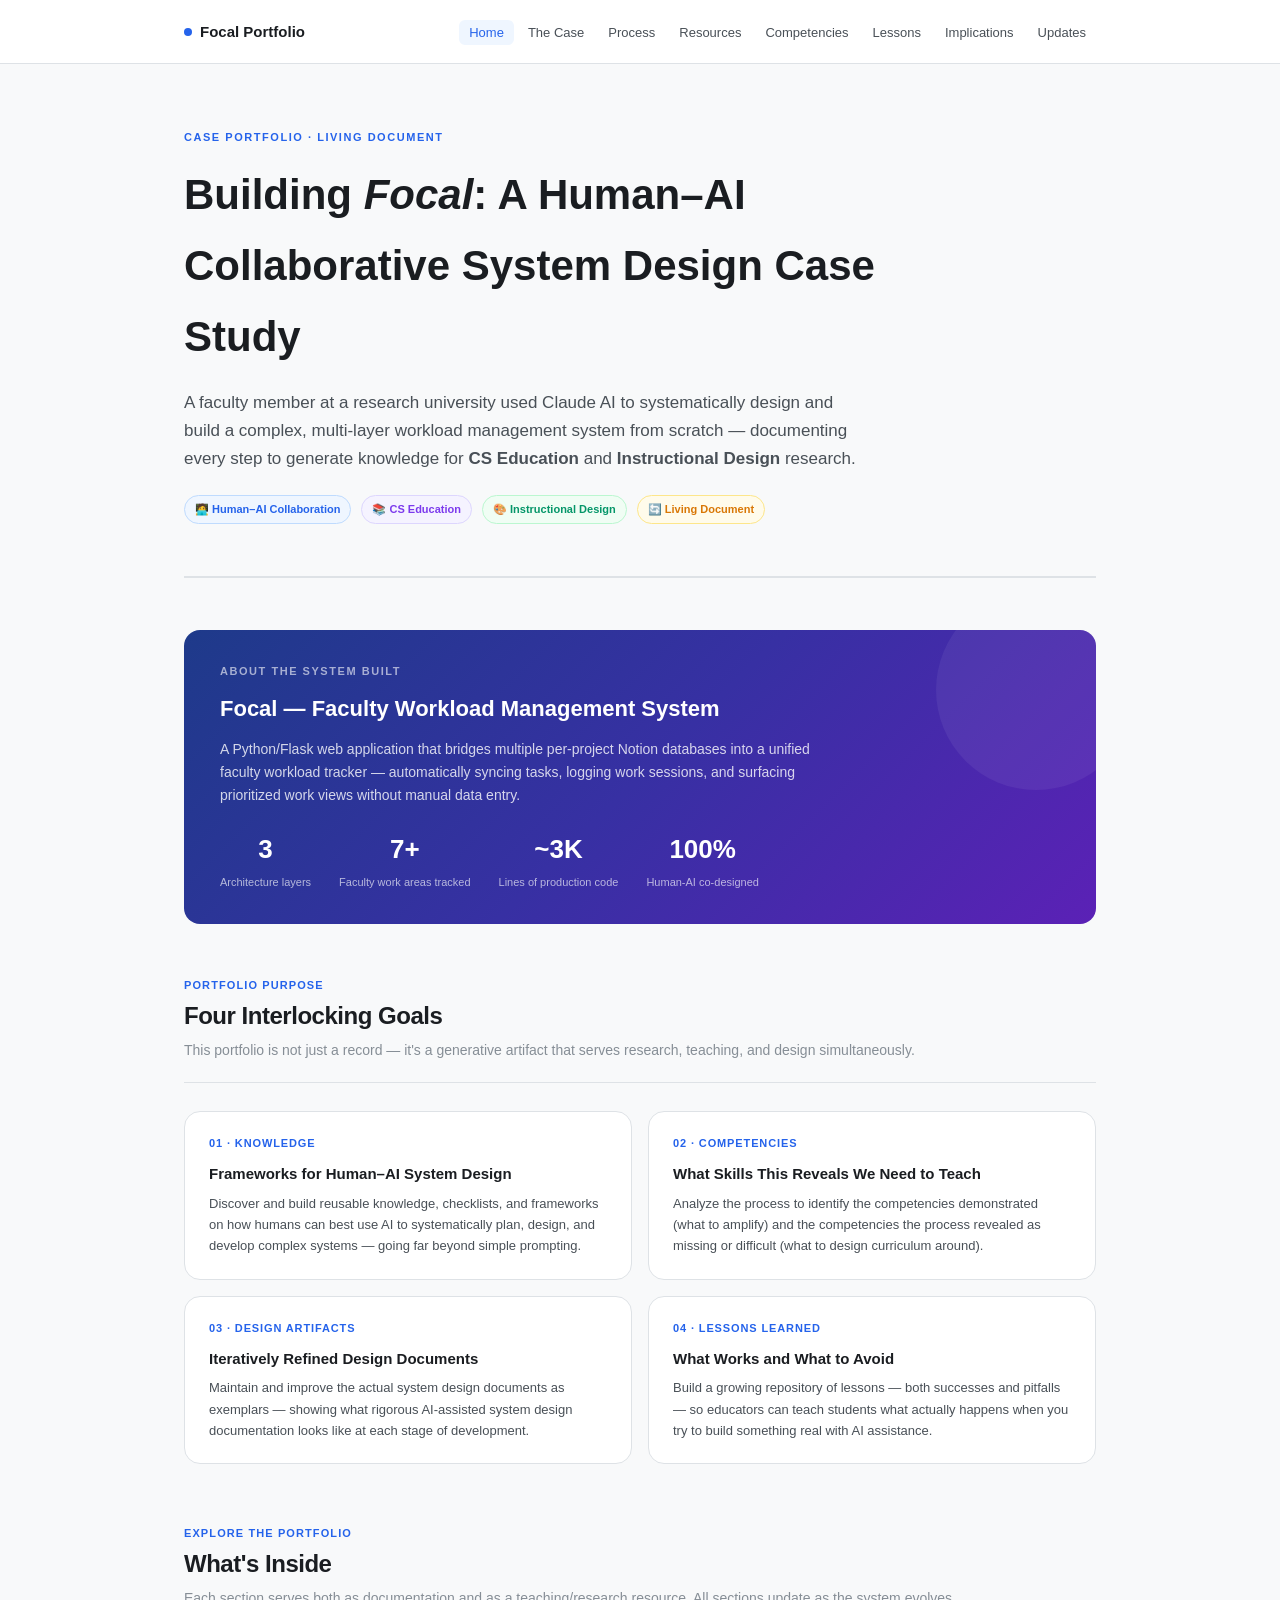
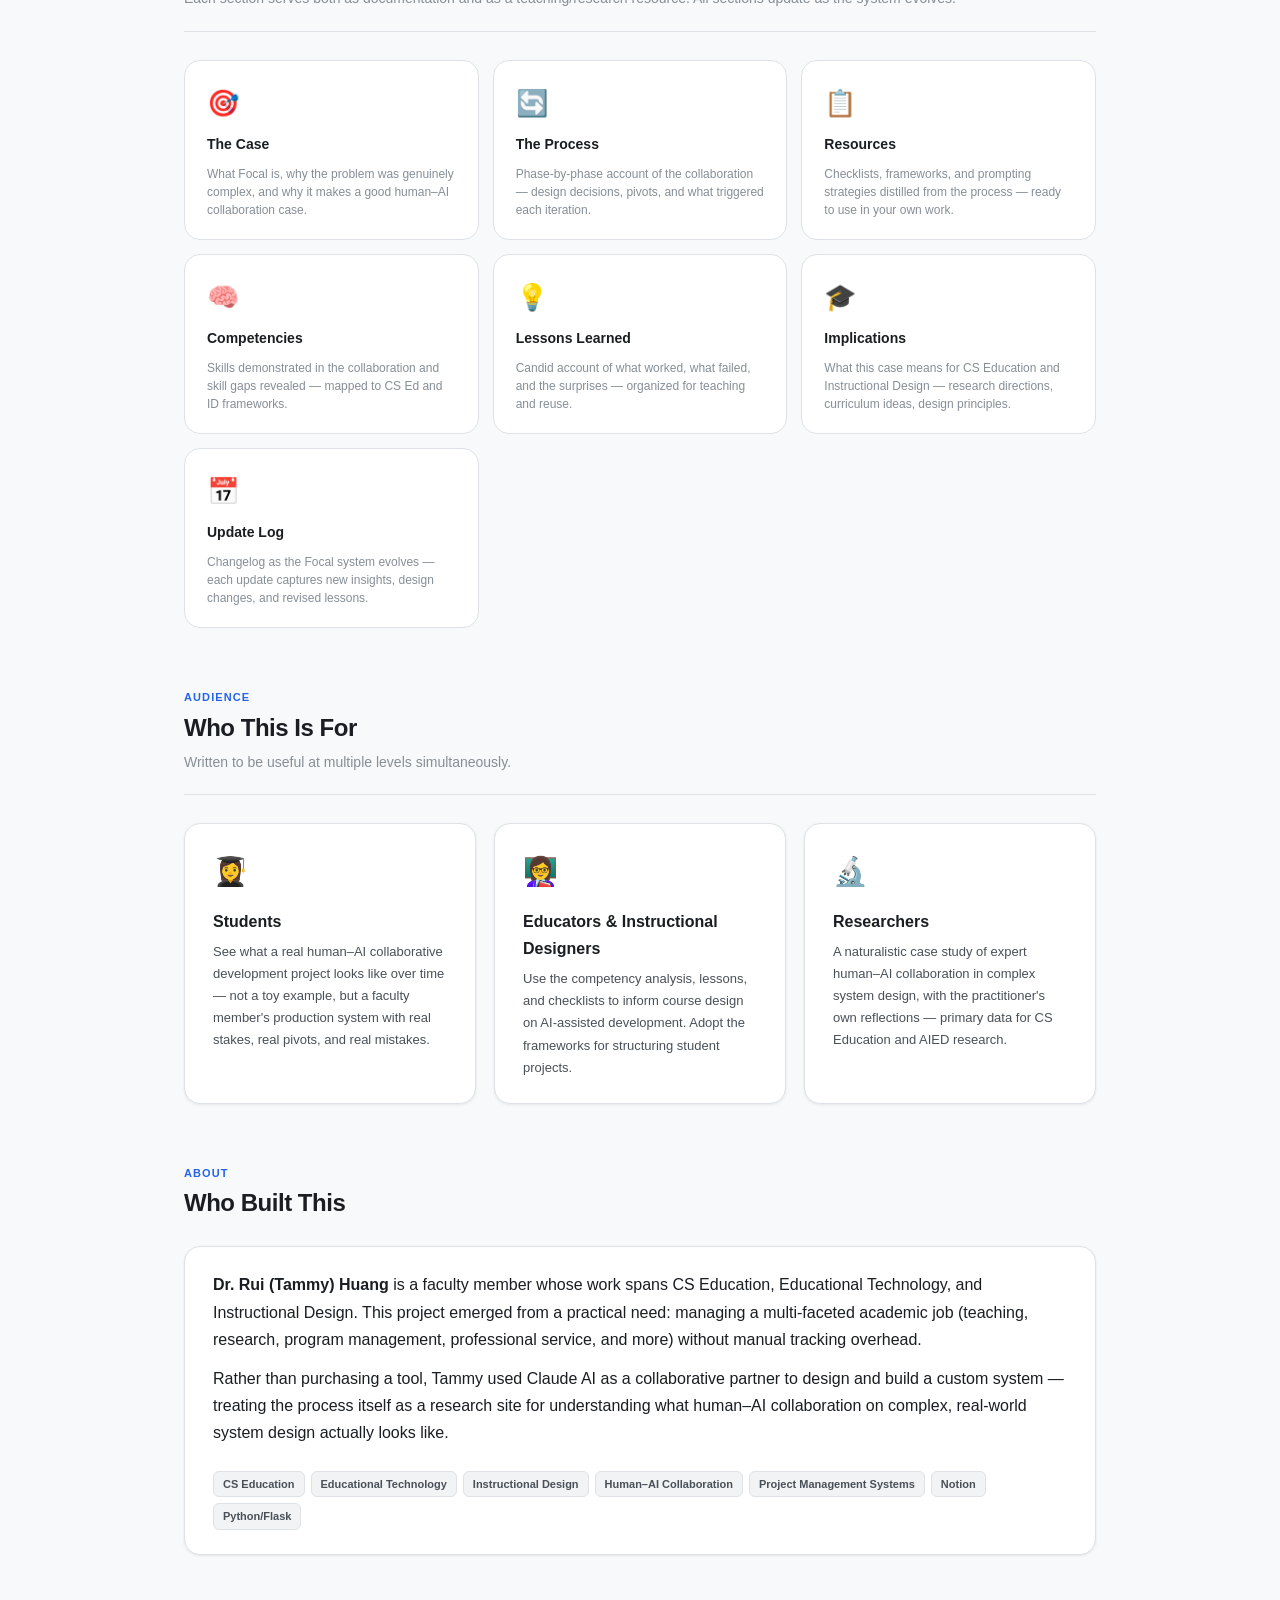
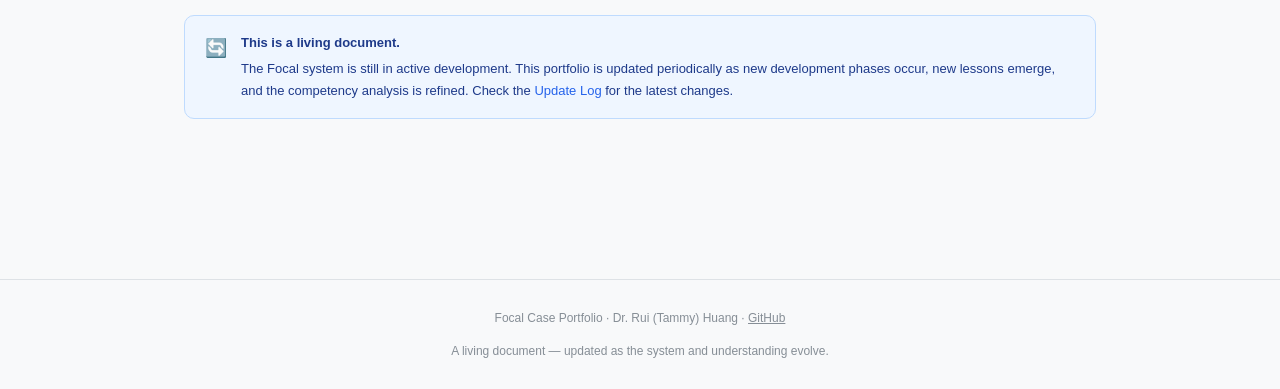
==== index.html @ 82c9902d "Initial portfolio launch" ====
<!DOCTYPE html>
<html lang="en">
<head>
  <meta charset="UTF-8">
  <meta name="viewport" content="width=device-width, initial-scale=1.0">
  <title>Focal: A Human–AI Collaborative System Design Case Study</title>
  <meta name="description" content="A faculty member's documented journey of designing and building a complex workload management system with Claude AI — generating insights for CS Education and Instructional Design.">

  <!-- Open Graph (social sharing) -->
  <meta property="og:title" content="Focal: Human–AI Collaborative System Design">
  <meta property="og:description" content="A faculty member built a real-world PM system with Claude AI. This portfolio documents the process, competencies, lessons learned, and implications for CS Ed and Instructional Design.">
  <meta property="og:type" content="website">
  <meta property="og:url" content="https://ruitammyhuang.github.io/focal-portfolio/">
  <meta name="twitter:card" content="summary_large_image">
  <meta name="twitter:title" content="Focal: Human–AI Collaborative System Design">
  <meta name="twitter:description" content="A faculty member built a real-world PM system with Claude AI. A case portfolio for CS Education and Instructional Design.">

  <link rel="stylesheet" href="css/style.css">
  <style>
    /* Home-specific overrides */
    .home-hero {
      padding: 64px 0 52px;
      border-bottom: 2px solid var(--border);
      margin-bottom: 52px;
    }
    .home-hero h1 { font-size: 42px; max-width: 700px; }
    .case-banner {
      background: linear-gradient(135deg, #1e3a8a 0%, #3730a3 50%, #5b21b6 100%);
      color: white; border-radius: var(--radius-lg);
      padding: 32px 36px; margin-bottom: 52px;
      position: relative; overflow: hidden;
    }
    .case-banner::before {
      content: ''; position: absolute; top: -40px; right: -40px;
      width: 200px; height: 200px; border-radius: 50%;
      background: rgba(255,255,255,.06);
    }
    .case-banner-label {
      font-size: 11px; font-weight: 700; text-transform: uppercase;
      letter-spacing: .14em; color: rgba(255,255,255,.6); margin-bottom: 10px;
    }
    .case-banner h2 { font-size: 22px; font-weight: 800; margin-bottom: 10px; }
    .case-banner p  { font-size: 14px; color: rgba(255,255,255,.8); line-height: 1.65; max-width: 600px; }
    .case-banner-stats {
      display: flex; gap: 28px; margin-top: 20px; flex-wrap: wrap;
    }
    .cbs { text-align: center; }
    .cbs-num { font-size: 26px; font-weight: 800; }
    .cbs-label { font-size: 11px; color: rgba(255,255,255,.65); margin-top: 2px; }
    .purpose-grid {
      display: grid; grid-template-columns: repeat(2, 1fr); gap: 16px;
      margin-bottom: 52px;
    }
    .purpose-card {
      background: var(--surface); border: 1px solid var(--border);
      border-radius: var(--radius-lg); padding: 22px 24px;
    }
    .purpose-num {
      font-size: 11px; font-weight: 800; color: var(--accent);
      letter-spacing: .08em; text-transform: uppercase; margin-bottom: 8px;
    }
    .purpose-title { font-size: 15px; font-weight: 700; margin-bottom: 6px; }
    .purpose-body { font-size: 13px; color: var(--text-secondary); line-height: 1.65; }
    @media(max-width:720px) {
      .home-hero h1 { font-size: 28px; }
      .purpose-grid { grid-template-columns: 1fr; }
    }
  </style>
</head>
<body>

<!-- ── Navigation ── -->
<nav class="nav">
  <div class="nav-inner">
    <div class="nav-brand">
      <div class="nav-brand-dot"></div>
      Focal Portfolio
    </div>
    <ul class="nav-links">
      <li><a href="index.html" class="active">Home</a></li>
      <li><a href="case.html">The Case</a></li>
      <li><a href="process.html">Process</a></li>
      <li><a href="resources.html">Resources</a></li>
      <li><a href="competencies.html">Competencies</a></li>
      <li><a href="lessons.html">Lessons</a></li>
      <li><a href="implications.html">Implications</a></li>
      <li><a href="updates.html">Updates</a></li>
    </ul>
    <button class="nav-toggle" aria-label="Menu">☰</button>
  </div>
</nav>

<!-- ── Main ── -->
<main class="page">

  <!-- Hero -->
  <header class="home-hero">
    <div class="hero-eyebrow">Case Portfolio · Living Document</div>
    <h1>Building <em>Focal</em>: A Human–AI Collaborative System Design Case Study</h1>
    <p class="hero-lead" style="margin-top:16px;">
      A faculty member at a research university used Claude AI to systematically design and build
      a complex, multi-layer workload management system from scratch — documenting every step
      to generate knowledge for <strong>CS Education</strong> and <strong>Instructional Design</strong> research.
    </p>
    <div class="hero-meta" style="margin-top:20px;">
      <span class="badge badge-blue">🧑‍💻 Human–AI Collaboration</span>
      <span class="badge badge-purple">📚 CS Education</span>
      <span class="badge badge-green">🎨 Instructional Design</span>
      <span class="badge badge-amber">🔄 Living Document</span>
    </div>
  </header>

  <!-- The system at-a-glance -->
  <div class="case-banner">
    <div class="case-banner-label">About the System Built</div>
    <h2>Focal — Faculty Workload Management System</h2>
    <p>
      A Python/Flask web application that bridges multiple per-project Notion databases into a unified
      faculty workload tracker — automatically syncing tasks, logging work sessions, and surfacing
      prioritized work views without manual data entry.
    </p>
    <div class="case-banner-stats">
      <div class="cbs"><div class="cbs-num">3</div><div class="cbs-label">Architecture layers</div></div>
      <div class="cbs"><div class="cbs-num">7+</div><div class="cbs-label">Faculty work areas tracked</div></div>
      <div class="cbs"><div class="cbs-num">~3K</div><div class="cbs-label">Lines of production code</div></div>
      <div class="cbs"><div class="cbs-num">100%</div><div class="cbs-label">Human-AI co-designed</div></div>
    </div>
  </div>

  <!-- Four purposes -->
  <div class="section">
    <div class="section-header">
      <div class="section-label">Portfolio Purpose</div>
      <h2 class="section-title">Four Interlocking Goals</h2>
      <p class="section-sub">This portfolio is not just a record — it's a generative artifact that serves research, teaching, and design simultaneously.</p>
    </div>
    <div class="purpose-grid">
      <div class="purpose-card">
        <div class="purpose-num">01 · Knowledge</div>
        <div class="purpose-title">Frameworks for Human–AI System Design</div>
        <div class="purpose-body">Discover and build reusable knowledge, checklists, and frameworks on how humans can best use AI to systematically plan, design, and develop complex systems — going far beyond simple prompting.</div>
      </div>
      <div class="purpose-card">
        <div class="purpose-num">02 · Competencies</div>
        <div class="purpose-title">What Skills This Reveals We Need to Teach</div>
        <div class="purpose-body">Analyze the process to identify the competencies demonstrated (what to amplify) and the competencies the process revealed as missing or difficult (what to design curriculum around).</div>
      </div>
      <div class="purpose-card">
        <div class="purpose-num">03 · Design Artifacts</div>
        <div class="purpose-title">Iteratively Refined Design Documents</div>
        <div class="purpose-body">Maintain and improve the actual system design documents as exemplars — showing what rigorous AI-assisted system design documentation looks like at each stage of development.</div>
      </div>
      <div class="purpose-card">
        <div class="purpose-num">04 · Lessons Learned</div>
        <div class="purpose-title">What Works and What to Avoid</div>
        <div class="purpose-body">Build a growing repository of lessons — both successes and pitfalls — so educators can teach students what actually happens when you try to build something real with AI assistance.</div>
      </div>
    </div>
  </div>

  <!-- Navigate sections -->
  <div class="section">
    <div class="section-header">
      <div class="section-label">Explore the Portfolio</div>
      <h2 class="section-title">What's Inside</h2>
      <p class="section-sub">Each section serves both as documentation and as a teaching/research resource. All sections update as the system evolves.</p>
    </div>
    <div class="nav-cards">
      <a href="case.html" class="nav-card">
        <div class="nav-card-icon">🎯</div>
        <div class="nav-card-title">The Case</div>
        <div class="nav-card-sub">What Focal is, why the problem was genuinely complex, and why it makes a good human–AI collaboration case.</div>
      </a>
      <a href="process.html" class="nav-card">
        <div class="nav-card-icon">🔄</div>
        <div class="nav-card-title">The Process</div>
        <div class="nav-card-sub">Phase-by-phase account of the collaboration — design decisions, pivots, and what triggered each iteration.</div>
      </a>
      <a href="resources.html" class="nav-card">
        <div class="nav-card-icon">📋</div>
        <div class="nav-card-title">Resources</div>
        <div class="nav-card-sub">Checklists, frameworks, and prompting strategies distilled from the process — ready to use in your own work.</div>
      </a>
      <a href="competencies.html" class="nav-card">
        <div class="nav-card-icon">🧠</div>
        <div class="nav-card-title">Competencies</div>
        <div class="nav-card-sub">Skills demonstrated in the collaboration and skill gaps revealed — mapped to CS Ed and ID frameworks.</div>
      </a>
      <a href="lessons.html" class="nav-card">
        <div class="nav-card-icon">💡</div>
        <div class="nav-card-title">Lessons Learned</div>
        <div class="nav-card-sub">Candid account of what worked, what failed, and the surprises — organized for teaching and reuse.</div>
      </a>
      <a href="implications.html" class="nav-card">
        <div class="nav-card-icon">🎓</div>
        <div class="nav-card-title">Implications</div>
        <div class="nav-card-sub">What this case means for CS Education and Instructional Design — research directions, curriculum ideas, design principles.</div>
      </a>
      <a href="updates.html" class="nav-card">
        <div class="nav-card-icon">📅</div>
        <div class="nav-card-title">Update Log</div>
        <div class="nav-card-sub">Changelog as the Focal system evolves — each update captures new insights, design changes, and revised lessons.</div>
      </a>
    </div>
  </div>

  <!-- Who should read this -->
  <div class="section">
    <div class="section-header">
      <div class="section-label">Audience</div>
      <h2 class="section-title">Who This Is For</h2>
      <p class="section-sub">Written to be useful at multiple levels simultaneously.</p>
    </div>
    <div class="card-grid">
      <div class="card">
        <div class="card-icon">👩‍🎓</div>
        <div class="card-title">Students</div>
        <div class="card-body">See what a real human–AI collaborative development project looks like over time — not a toy example, but a faculty member's production system with real stakes, real pivots, and real mistakes.</div>
      </div>
      <div class="card">
        <div class="card-icon">👩‍🏫</div>
        <div class="card-title">Educators & Instructional Designers</div>
        <div class="card-body">Use the competency analysis, lessons, and checklists to inform course design on AI-assisted development. Adopt the frameworks for structuring student projects.</div>
      </div>
      <div class="card">
        <div class="card-icon">🔬</div>
        <div class="card-title">Researchers</div>
        <div class="card-body">A naturalistic case study of expert human–AI collaboration in complex system design, with the practitioner's own reflections — primary data for CS Education and AIED research.</div>
      </div>
    </div>
  </div>

  <!-- About the author -->
  <div class="section">
    <div class="section-header">
      <div class="section-label">About</div>
      <h2 class="section-title">Who Built This</h2>
    </div>
    <div class="card">
      <p>
        <strong>Dr. Rui (Tammy) Huang</strong> is a faculty member whose work spans
        CS Education, Educational Technology, and Instructional Design. This project emerged
        from a practical need: managing a multi-faceted academic job (teaching, research,
        program management, professional service, and more) without manual tracking overhead.
      </p>
      <p style="margin-top:12px;">
        Rather than purchasing a tool, Tammy used Claude AI as a collaborative partner to design
        and build a custom system — treating the process itself as a research site for understanding
        what human–AI collaboration on complex, real-world system design actually looks like.
      </p>
      <div class="tags mt-6">
        <span class="tag">CS Education</span>
        <span class="tag">Educational Technology</span>
        <span class="tag">Instructional Design</span>
        <span class="tag">Human–AI Collaboration</span>
        <span class="tag">Project Management Systems</span>
        <span class="tag">Notion</span>
        <span class="tag">Python/Flask</span>
      </div>
    </div>
  </div>

  <div class="callout tip">
    <div class="callout-icon">🔄</div>
    <div>
      <strong>This is a living document.</strong>
      The Focal system is still in active development. This portfolio is updated periodically as new development phases occur, new lessons emerge, and the competency analysis is refined. Check the <a href="updates.html">Update Log</a> for the latest changes.
    </div>
  </div>

</main>

<footer class="footer">
  <p>Focal Case Portfolio · Dr. Rui (Tammy) Huang · <a href="https://github.com/ruitammyhuang" target="_blank">GitHub</a></p>
  <p style="margin-top:6px;">A living document — updated as the system and understanding evolve.</p>
</footer>

<script src="js/main.js"></script>
</body>
</html>
---- css/style.css ----
/* ===================================================================
   Focal Case Portfolio — Shared Stylesheet
   Human-AI Collaborative System Design: A Faculty Case Study
   =================================================================== */

:root {
  --bg: #f8f9fa;
  --surface: #ffffff;
  --surface2: #f1f3f5;
  --border: #dee2e6;
  --border-light: #e9ecef;
  --accent: #2563eb;
  --accent-light: #eff6ff;
  --accent-border: #bfdbfe;
  --purple: #7c3aed;
  --purple-light: #f5f3ff;
  --green: #059669;
  --green-light: #f0fdf4;
  --amber: #d97706;
  --amber-light: #fffbeb;
  --red: #dc2626;
  --red-light: #fff1f2;
  --text: #1a1d21;
  --text-secondary: #495057;
  --muted: #868e96;
  --muted-light: #adb5bd;
  --nav-h: 64px;
  --max-w: 960px;
  --radius: 10px;
  --radius-lg: 16px;
  --shadow-sm: 0 1px 3px rgba(0,0,0,.08);
  --shadow: 0 4px 16px rgba(0,0,0,.08);
  --transition: .18s ease;
}

/* ── Reset & Base ── */
*, *::before, *::after { box-sizing: border-box; margin: 0; padding: 0; }

html { scroll-behavior: smooth; font-size: 16px; }

body {
  font-family: -apple-system, BlinkMacSystemFont, 'Segoe UI', 'Inter', sans-serif;
  background: var(--bg);
  color: var(--text);
  line-height: 1.7;
  padding-top: var(--nav-h);
}

a { color: var(--accent); text-decoration: none; transition: opacity var(--transition); }
a:hover { opacity: .8; }

img { max-width: 100%; display: block; }

/* ── Navigation ── */
.nav {
  position: fixed; top: 0; left: 0; right: 0; z-index: 100;
  height: var(--nav-h);
  background: rgba(255,255,255,.94);
  backdrop-filter: blur(12px);
  border-bottom: 1px solid var(--border);
  display: flex; align-items: center;
}

.nav-inner {
  width: 100%; max-width: var(--max-w);
  margin: 0 auto; padding: 0 24px;
  display: flex; align-items: center; justify-content: space-between;
  gap: 20px;
}

.nav-brand {
  font-size: 15px; font-weight: 800; color: var(--text);
  display: flex; align-items: center; gap: 8px;
  white-space: nowrap;
}
.nav-brand-dot {
  width: 8px; height: 8px; border-radius: 50%;
  background: var(--accent); flex-shrink: 0;
}

.nav-links {
  display: flex; align-items: center; gap: 4px;
  list-style: none; flex-wrap: wrap;
}
.nav-links a {
  font-size: 13px; font-weight: 500; color: var(--text-secondary);
  padding: 5px 10px; border-radius: 6px;
  transition: background var(--transition), color var(--transition);
}
.nav-links a:hover, .nav-links a.active {
  background: var(--accent-light); color: var(--accent); opacity: 1;
}

.nav-toggle {
  display: none; background: none; border: none; cursor: pointer;
  padding: 6px; color: var(--text);
}

/* ── Page wrapper ── */
.page { max-width: var(--max-w); margin: 0 auto; padding: 0 24px 80px; }

/* ── Hero (used on most pages) ── */
.hero {
  padding: 56px 0 44px;
  border-bottom: 2px solid var(--border);
  margin-bottom: 52px;
}
.hero-eyebrow {
  font-size: 11px; font-weight: 700; letter-spacing: .14em;
  text-transform: uppercase; color: var(--accent); margin-bottom: 12px;
}
.hero h1 {
  font-size: 36px; font-weight: 800; line-height: 1.18;
  letter-spacing: -.02em; margin-bottom: 14px;
}
.hero h1 em { font-style: normal; color: var(--accent); }
.hero-lead {
  font-size: 17px; color: var(--text-secondary);
  max-width: 680px; line-height: 1.65; margin-bottom: 22px;
}
.hero-meta {
  display: flex; gap: 10px; flex-wrap: wrap; align-items: center;
}

/* ── Badges ── */
.badge {
  display: inline-flex; align-items: center; gap: 5px;
  font-size: 11px; font-weight: 600; padding: 4px 10px;
  border-radius: 100px; white-space: nowrap;
}
.badge-blue   { background: var(--accent-light);  color: var(--accent); border: 1px solid var(--accent-border); }
.badge-purple { background: var(--purple-light);   color: var(--purple); border: 1px solid #ddd6fe; }
.badge-green  { background: var(--green-light);    color: var(--green);  border: 1px solid #bbf7d0; }
.badge-amber  { background: var(--amber-light);    color: var(--amber);  border: 1px solid #fde68a; }
.badge-gray   { background: var(--surface2);       color: var(--muted);  border: 1px solid var(--border); }

/* ── Section ── */
.section { margin-bottom: 60px; }
.section-header { margin-bottom: 28px; }
.section-label {
  font-size: 11px; font-weight: 700; color: var(--accent);
  text-transform: uppercase; letter-spacing: .1em; margin-bottom: 6px;
}
.section-title {
  font-size: 24px; font-weight: 800; letter-spacing: -.02em;
  margin-bottom: 8px; line-height: 1.25;
}
.section-sub {
  font-size: 14px; color: var(--muted);
  padding-bottom: 20px; border-bottom: 1px solid var(--border);
}

/* ── Cards ── */
.card {
  background: var(--surface);
  border: 1px solid var(--border);
  border-radius: var(--radius-lg);
  padding: 24px 28px;
  box-shadow: var(--shadow-sm);
  transition: box-shadow var(--transition), border-color var(--transition);
}
.card:hover { box-shadow: var(--shadow); border-color: var(--accent-border); }

.card-grid {
  display: grid;
  grid-template-columns: repeat(auto-fill, minmax(280px, 1fr));
  gap: 18px;
}
.card-grid-2 { grid-template-columns: repeat(2, 1fr); }
.card-grid-3 { grid-template-columns: repeat(3, 1fr); }

.card-icon { font-size: 28px; margin-bottom: 12px; }
.card-title { font-size: 16px; font-weight: 700; margin-bottom: 6px; }
.card-body { font-size: 13px; color: var(--text-secondary); line-height: 1.7; }
.card-body p + p { margin-top: 6px; }

/* ── Timeline ── */
.timeline { position: relative; padding-left: 36px; }
.timeline::before {
  content: ''; position: absolute; left: 11px; top: 6px; bottom: 0;
  width: 2px; background: var(--border);
}
.tl-item { position: relative; margin-bottom: 36px; }
.tl-dot {
  position: absolute; left: -36px; top: 4px;
  width: 24px; height: 24px; border-radius: 50%;
  background: var(--accent); border: 3px solid var(--surface);
  box-shadow: 0 0 0 2px var(--accent);
  display: flex; align-items: center; justify-content: center;
  font-size: 10px; font-weight: 700; color: white;
}
.tl-label {
  font-size: 10px; font-weight: 700; text-transform: uppercase;
  letter-spacing: .1em; color: var(--muted); margin-bottom: 4px;
}
.tl-title { font-size: 17px; font-weight: 700; margin-bottom: 8px; }
.tl-body { font-size: 13px; color: var(--text-secondary); line-height: 1.7; }
.tl-body + .tl-box { margin-top: 12px; }
.tl-box {
  background: var(--surface2); border: 1px solid var(--border);
  border-radius: 8px; padding: 12px 16px;
  font-size: 12px; color: var(--text-secondary);
}
.tl-box strong { color: var(--text); display: block; margin-bottom: 4px; }

/* ── Callout boxes ── */
.callout {
  display: flex; gap: 14px; align-items: flex-start;
  padding: 16px 20px; border-radius: var(--radius);
  margin: 20px 0; font-size: 13px; line-height: 1.7;
}
.callout-icon { font-size: 18px; flex-shrink: 0; margin-top: 1px; }
.callout strong { display: block; font-weight: 700; margin-bottom: 4px; font-size: 13px; }
.callout.tip    { background: var(--accent-light);  border: 1px solid var(--accent-border); color: #1e3a8a; }
.callout.warn   { background: var(--amber-light);   border: 1px solid #fde68a;              color: #78350f; }
.callout.success{ background: var(--green-light);   border: 1px solid #bbf7d0;              color: #14532d; }
.callout.rule   { background: var(--purple-light);  border: 1px solid #ddd6fe;              color: #3b0764; }

/* ── Checklist ── */
.checklist { list-style: none; display: flex; flex-direction: column; gap: 10px; }
.checklist li {
  display: flex; gap: 14px; padding: 14px 18px;
  background: var(--surface); border: 1px solid var(--border);
  border-radius: var(--radius);
}
.check-num {
  min-width: 24px; width: 24px; height: 24px; border-radius: 50%;
  background: var(--accent); color: white;
  display: flex; align-items: center; justify-content: center;
  font-size: 11px; font-weight: 700; flex-shrink: 0; margin-top: 1px;
}
.check-body strong { font-size: 14px; display: block; margin-bottom: 3px; }
.check-body p { font-size: 13px; color: var(--text-secondary); line-height: 1.6; }

/* ── Compare columns ── */
.compare {
  display: grid; grid-template-columns: 1fr 1fr; gap: 16px; margin: 20px 0;
}
.compare-col { padding: 18px 20px; border-radius: var(--radius); }
.compare-col.before { background: #fff1f2; border: 1px solid #fecdd3; }
.compare-col.after  { background: var(--green-light); border: 1px solid #bbf7d0; }
.compare-label {
  font-size: 10px; font-weight: 700; text-transform: uppercase;
  letter-spacing: .1em; margin-bottom: 10px;
}
.compare-col.before .compare-label { color: var(--red); }
.compare-col.after  .compare-label { color: var(--green); }
.compare-col ul { margin-left: 16px; font-size: 13px; }
.compare-col li { margin-bottom: 6px; line-height: 1.55; }

/* ── Stat strip ── */
.stats {
  display: grid;
  grid-template-columns: repeat(auto-fit, minmax(140px, 1fr));
  gap: 16px; margin: 28px 0;
}
.stat {
  background: var(--surface); border: 1px solid var(--border);
  border-radius: var(--radius); padding: 18px 20px;
  text-align: center;
}
.stat-num {
  font-size: 32px; font-weight: 800; letter-spacing: -.03em;
  color: var(--accent); line-height: 1;
}
.stat-label { font-size: 12px; color: var(--muted); margin-top: 6px; line-height: 1.4; }

/* ── Nav cards (home page links) ── */
.nav-cards { display: grid; grid-template-columns: repeat(auto-fill, minmax(220px, 1fr)); gap: 14px; }
.nav-card {
  background: var(--surface); border: 1px solid var(--border);
  border-radius: var(--radius-lg); padding: 20px 22px;
  transition: all var(--transition); cursor: pointer;
  display: flex; flex-direction: column; gap: 8px;
  text-decoration: none; color: inherit;
}
.nav-card:hover {
  border-color: var(--accent); box-shadow: var(--shadow);
  transform: translateY(-2px); opacity: 1;
}
.nav-card-icon { font-size: 26px; }
.nav-card-title { font-size: 14px; font-weight: 700; }
.nav-card-sub { font-size: 12px; color: var(--muted); line-height: 1.5; }

/* ── Table ── */
.data-table {
  width: 100%; border-collapse: collapse;
  font-size: 13px; background: var(--surface);
  border: 1px solid var(--border); border-radius: var(--radius);
  overflow: hidden;
}
.data-table th {
  background: var(--surface2); font-weight: 700;
  padding: 10px 14px; text-align: left;
  border-bottom: 1px solid var(--border); font-size: 12px;
  color: var(--text-secondary); text-transform: uppercase; letter-spacing: .06em;
}
.data-table td {
  padding: 10px 14px; border-bottom: 1px solid var(--border-light);
  vertical-align: top; line-height: 1.55;
}
.data-table tr:last-child td { border-bottom: none; }
.data-table tr:hover td { background: var(--bg); }

/* ── Tag pills ── */
.tags { display: flex; flex-wrap: wrap; gap: 6px; }
.tag {
  font-size: 11px; font-weight: 600; padding: 3px 9px;
  border-radius: 6px; border: 1px solid var(--border);
  background: var(--surface2); color: var(--text-secondary);
}

/* ── Update log entries ── */
.update-entry {
  background: var(--surface); border: 1px solid var(--border);
  border-radius: var(--radius-lg); padding: 20px 24px; margin-bottom: 14px;
}
.update-date {
  font-size: 11px; font-weight: 700; color: var(--muted);
  text-transform: uppercase; letter-spacing: .1em; margin-bottom: 6px;
}
.update-version {
  font-size: 14px; font-weight: 700; margin-bottom: 4px;
}
.update-body { font-size: 13px; color: var(--text-secondary); line-height: 1.7; }

/* ── Footer ── */
.footer {
  text-align: center; color: var(--muted); font-size: 12px;
  margin-top: 60px; padding: 28px 24px;
  border-top: 1px solid var(--border);
}
.footer a { color: var(--muted); text-decoration: underline; }
.footer a:hover { color: var(--accent); opacity: 1; }

/* ── Utilities ── */
.mt-4  { margin-top: 16px; }
.mt-6  { margin-top: 24px; }
.mt-8  { margin-top: 32px; }
.mb-4  { margin-bottom: 16px; }
.mb-6  { margin-bottom: 24px; }
.flex  { display: flex; }
.gap-2 { gap: 8px; }
.gap-3 { gap: 12px; }
.items-center { align-items: center; }
.text-sm { font-size: 13px; }
.text-xs { font-size: 11px; }
.text-muted { color: var(--muted); }
.font-bold { font-weight: 700; }
.text-center { text-align: center; }

p { margin-bottom: 12px; }
p:last-child { margin-bottom: 0; }

/* ── Mobile ── */
@media (max-width: 720px) {
  .hero h1 { font-size: 26px; }
  .hero-lead { font-size: 15px; }
  .card-grid-2, .card-grid-3 { grid-template-columns: 1fr; }
  .compare { grid-template-columns: 1fr; }
  .nav-links { display: none; }
  .nav-toggle { display: flex; }
  .nav-links.open {
    display: flex; flex-direction: column;
    position: fixed; top: var(--nav-h); left: 0; right: 0;
    background: white; border-bottom: 1px solid var(--border);
    padding: 12px 20px; gap: 4px; z-index: 99;
  }
}
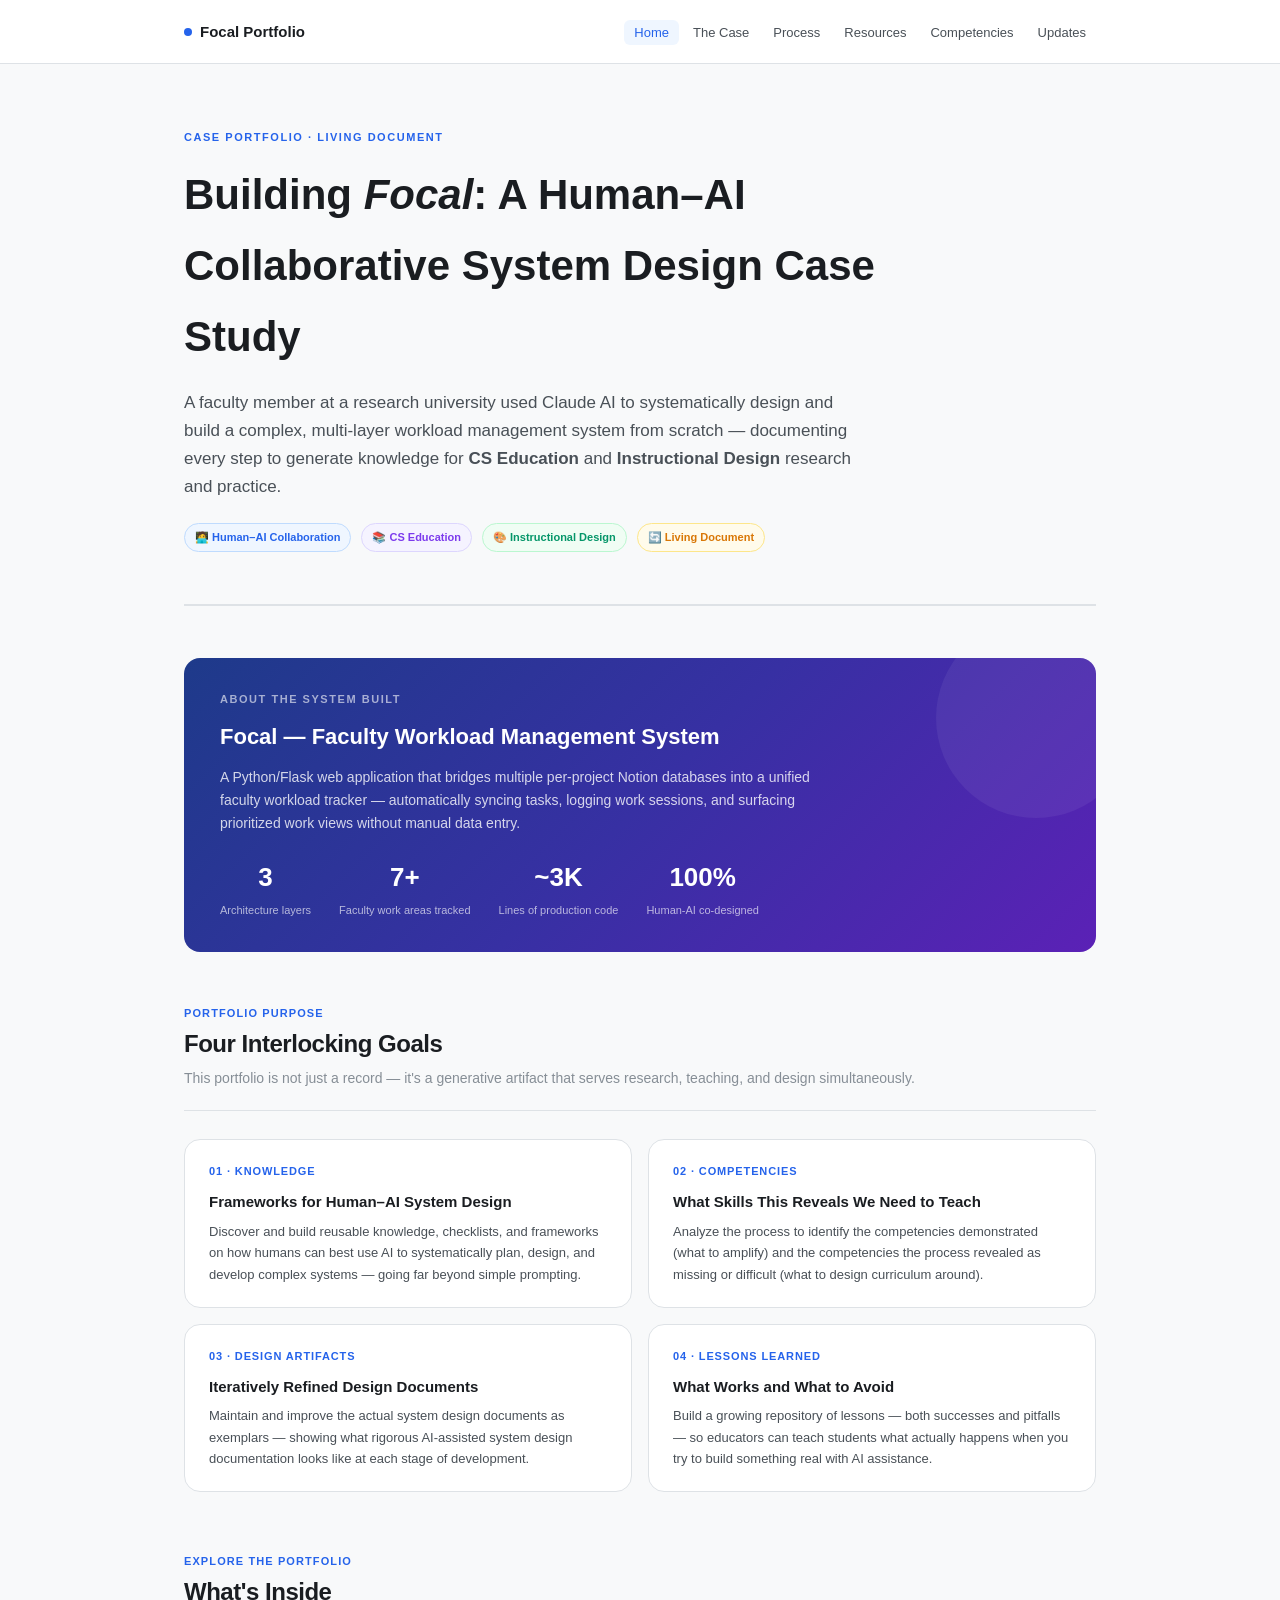
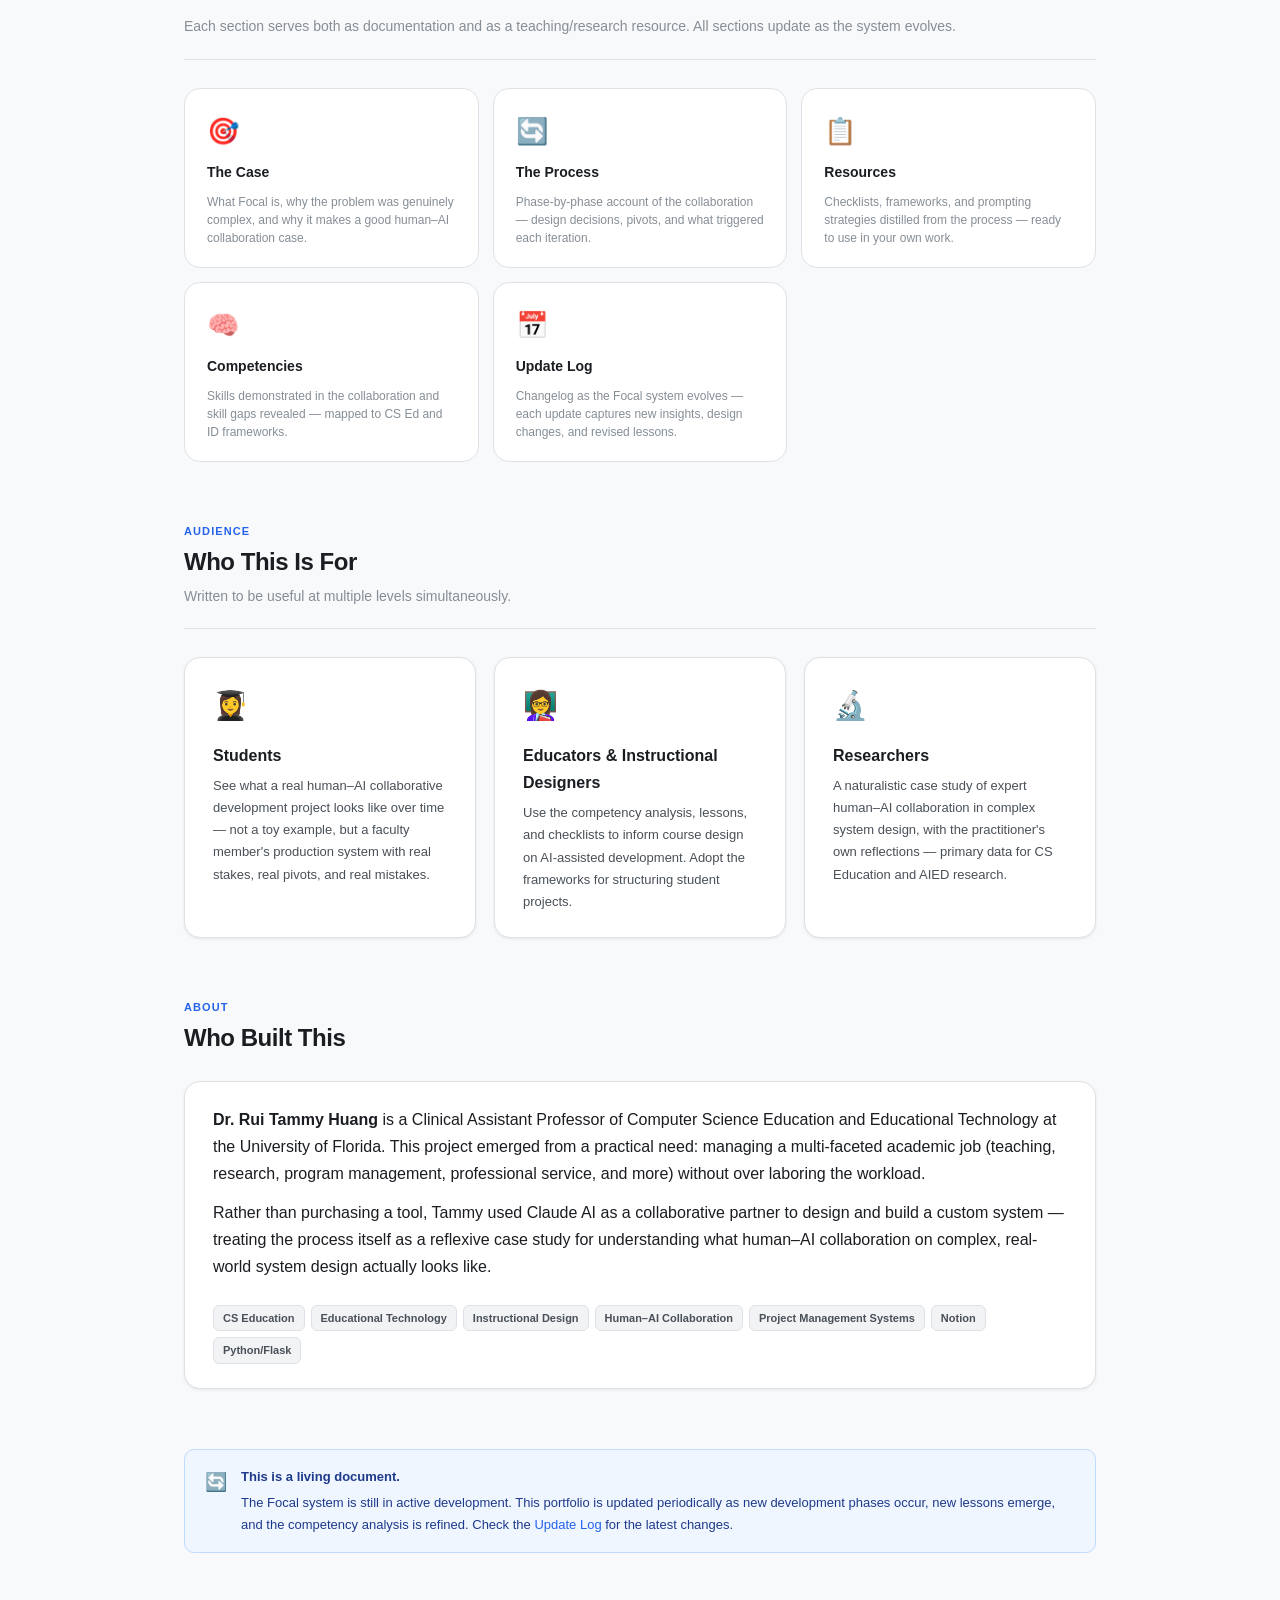
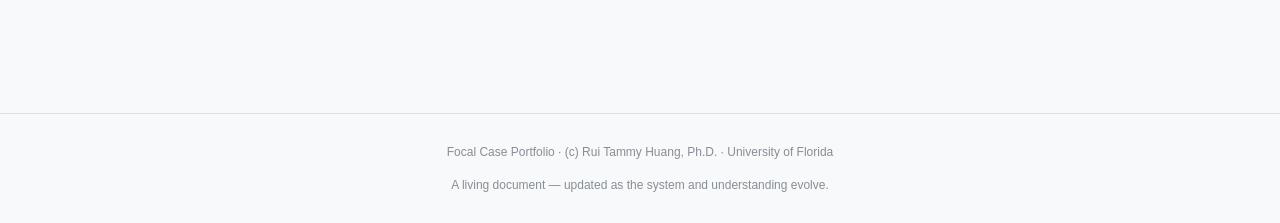
==== commit 737071be: "Revise nav, footer, section numbering, and competencies page" ====
--- a/index.html
+++ b/index.html
@@ -82,8 +82,10 @@
       <li><a href="process.html">Process</a></li>
       <li><a href="resources.html">Resources</a></li>
       <li><a href="competencies.html">Competencies</a></li>
+      <!--
       <li><a href="lessons.html">Lessons</a></li>
       <li><a href="implications.html">Implications</a></li>
+      -->
       <li><a href="updates.html">Updates</a></li>
     </ul>
     <button class="nav-toggle" aria-label="Menu">☰</button>
@@ -100,7 +102,7 @@
     <p class="hero-lead" style="margin-top:16px;">
       A faculty member at a research university used Claude AI to systematically design and build
       a complex, multi-layer workload management system from scratch — documenting every step
-      to generate knowledge for <strong>CS Education</strong> and <strong>Instructional Design</strong> research.
+      to generate knowledge for <strong>CS Education</strong> and <strong>Instructional Design</strong> research and practice.
     </p>
     <div class="hero-meta" style="margin-top:20px;">
       <span class="badge badge-blue">🧑‍💻 Human–AI Collaboration</span>
@@ -186,6 +188,7 @@
         <div class="nav-card-title">Competencies</div>
         <div class="nav-card-sub">Skills demonstrated in the collaboration and skill gaps revealed — mapped to CS Ed and ID frameworks.</div>
       </a>
+      <!--
       <a href="lessons.html" class="nav-card">
         <div class="nav-card-icon">💡</div>
         <div class="nav-card-title">Lessons Learned</div>
@@ -196,6 +199,7 @@
         <div class="nav-card-title">Implications</div>
         <div class="nav-card-sub">What this case means for CS Education and Instructional Design — research directions, curriculum ideas, design principles.</div>
       </a>
+      -->
       <a href="updates.html" class="nav-card">
         <div class="nav-card-icon">📅</div>
         <div class="nav-card-title">Update Log</div>
@@ -238,14 +242,13 @@
     </div>
     <div class="card">
       <p>
-        <strong>Dr. Rui (Tammy) Huang</strong> is a faculty member whose work spans
-        CS Education, Educational Technology, and Instructional Design. This project emerged
+        <strong>Dr. Rui Tammy Huang</strong> is a Clinical Assistant Professor of Computer Science Education and Educational Technology at the University of Florida. This project emerged
         from a practical need: managing a multi-faceted academic job (teaching, research,
-        program management, professional service, and more) without manual tracking overhead.
+        program management, professional service, and more) without over laboring the workload.
       </p>
       <p style="margin-top:12px;">
         Rather than purchasing a tool, Tammy used Claude AI as a collaborative partner to design
-        and build a custom system — treating the process itself as a research site for understanding
+        and build a custom system — treating the process itself as a reflexive case study for understanding
         what human–AI collaboration on complex, real-world system design actually looks like.
       </p>
       <div class="tags mt-6">
@@ -271,7 +274,7 @@
 </main>
 
 <footer class="footer">
-  <p>Focal Case Portfolio · Dr. Rui (Tammy) Huang · <a href="https://github.com/ruitammyhuang" target="_blank">GitHub</a></p>
+  <p>Focal Case Portfolio · (c) Rui Tammy Huang, Ph.D. · University of Florida</p>
   <p style="margin-top:6px;">A living document — updated as the system and understanding evolve.</p>
 </footer>
 
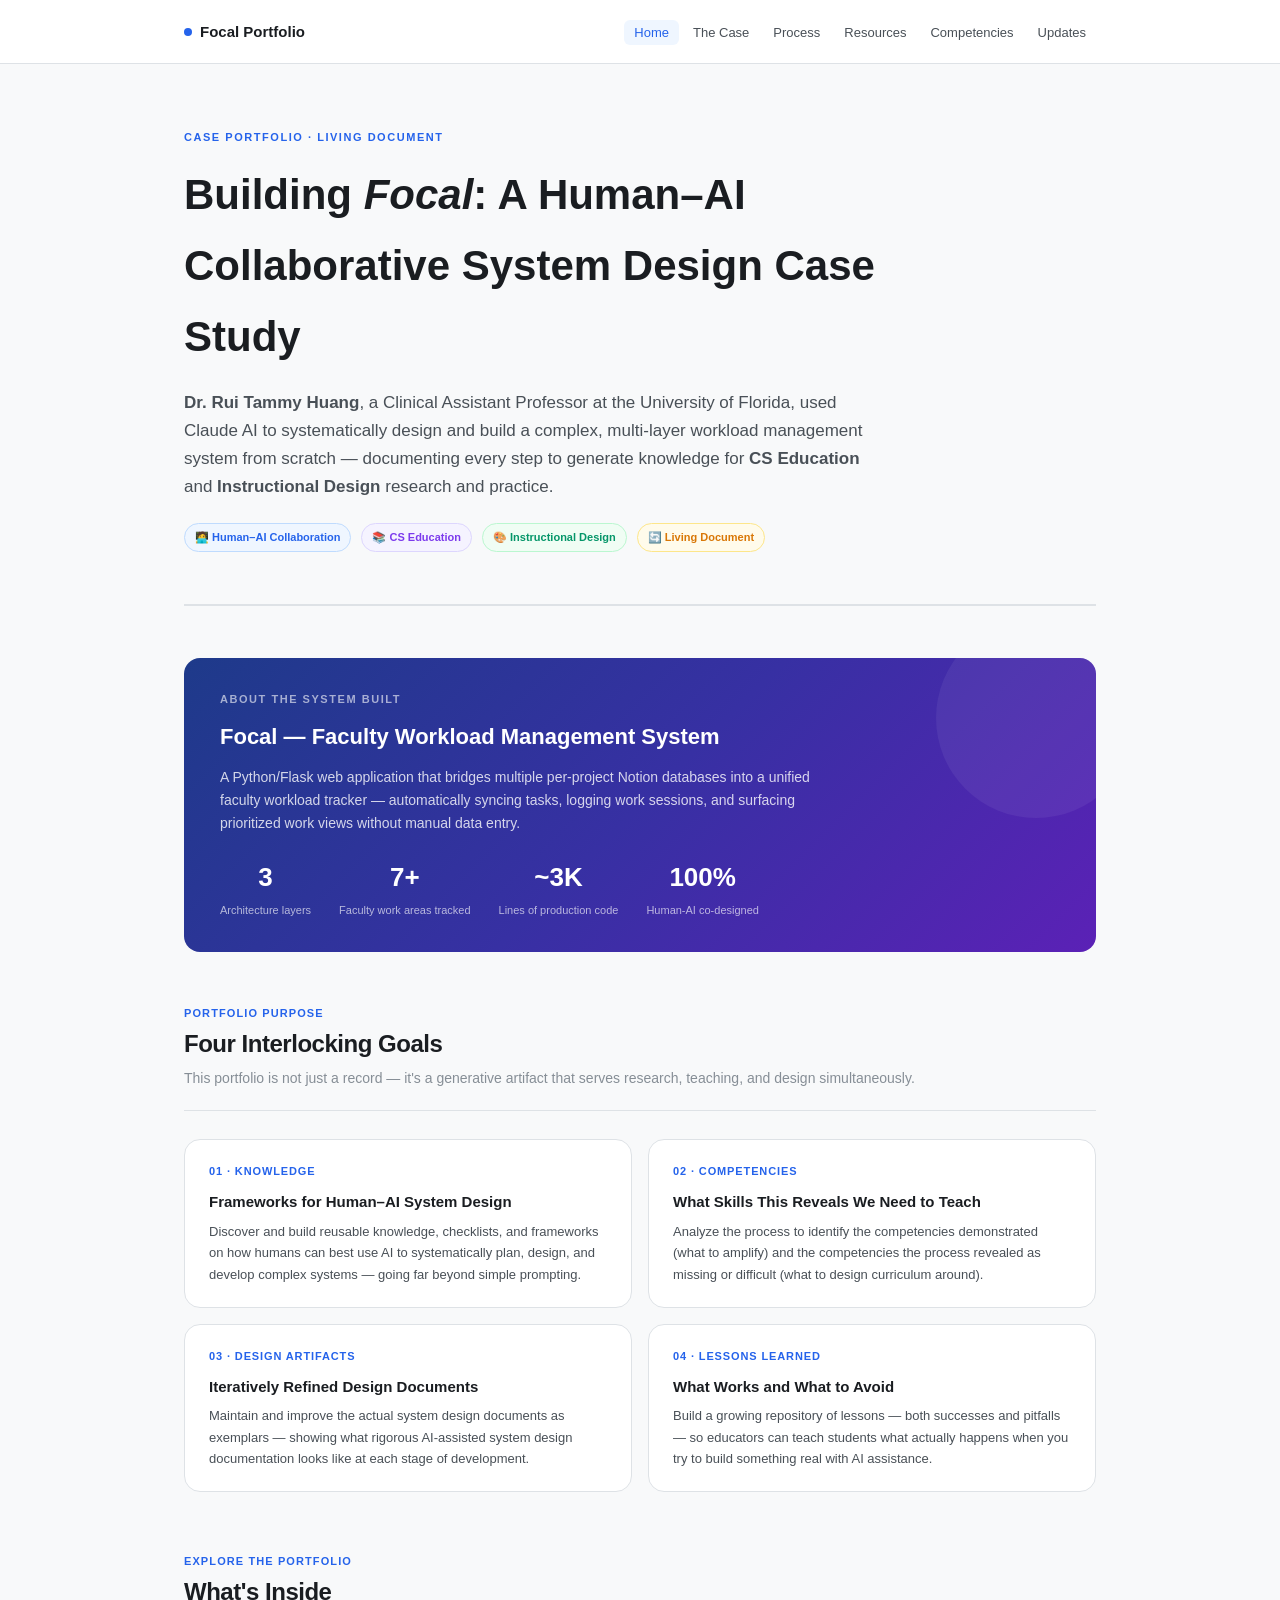
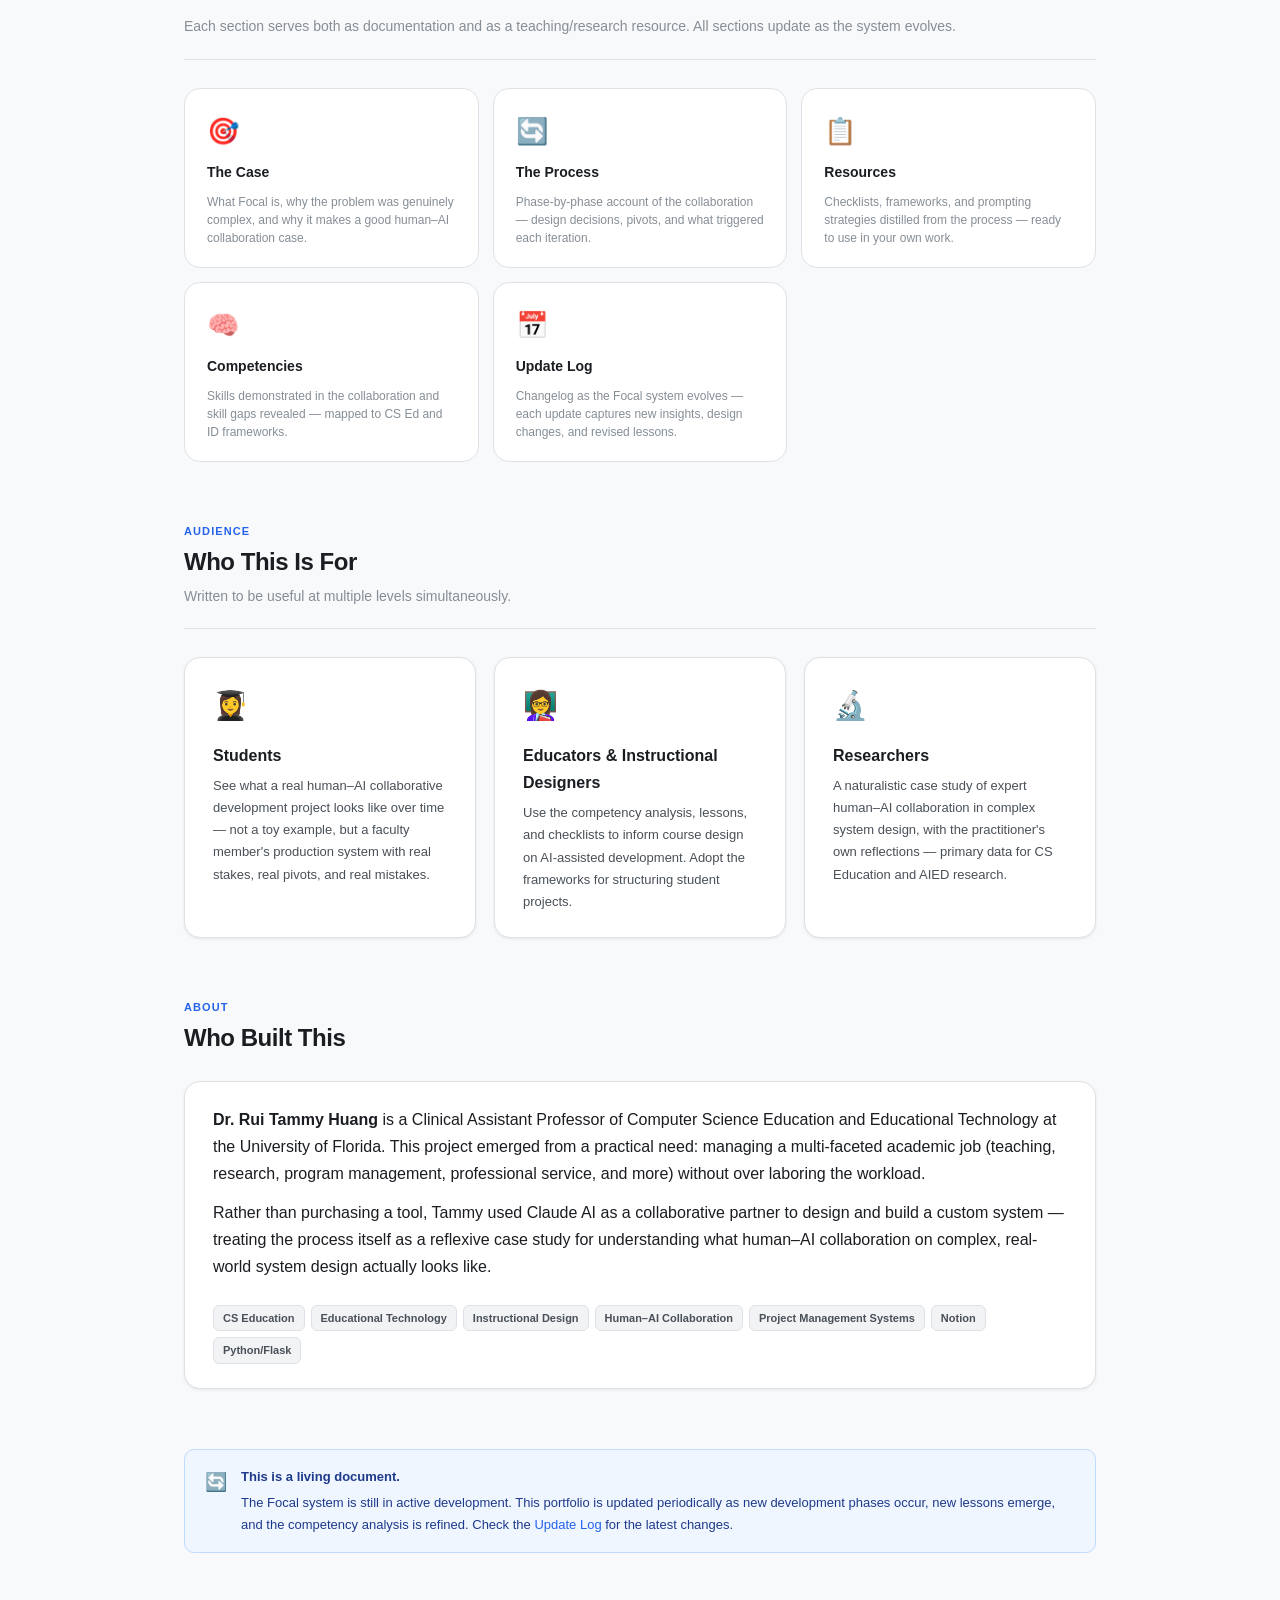
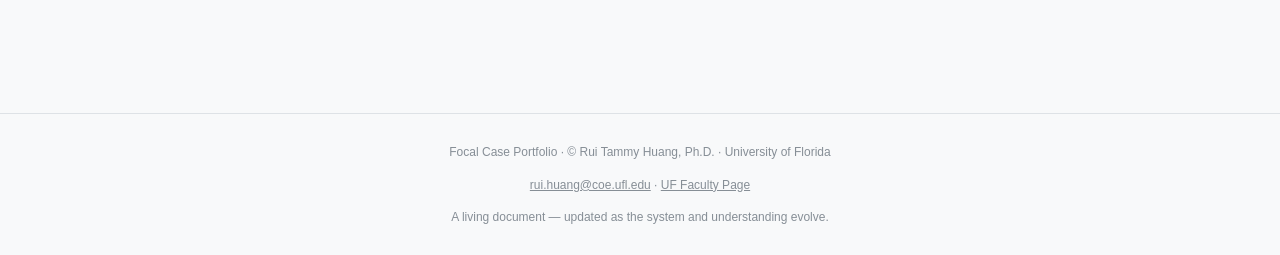
==== commit f8ec9b61: "Add contact info to footer, copyright symbol, hero name update" ====
--- a/index.html
+++ b/index.html
@@ -3,7 +3,7 @@
 <head>
   <meta charset="UTF-8">
   <meta name="viewport" content="width=device-width, initial-scale=1.0">
-  <title>Focal: A Human–AI Collaborative System Design Case Study</title>
+  <title>Focal: A Human–AI Collaborative System Design Case</title>
   <meta name="description" content="A faculty member's documented journey of designing and building a complex workload management system with Claude AI — generating insights for CS Education and Instructional Design.">
 
   <!-- Open Graph (social sharing) -->
@@ -100,7 +100,7 @@
     <div class="hero-eyebrow">Case Portfolio · Living Document</div>
     <h1>Building <em>Focal</em>: A Human–AI Collaborative System Design Case Study</h1>
     <p class="hero-lead" style="margin-top:16px;">
-      A faculty member at a research university used Claude AI to systematically design and build
+      <strong>Dr. Rui Tammy Huang</strong>, a Clinical Assistant Professor at the University of Florida, used Claude AI to systematically design and build
       a complex, multi-layer workload management system from scratch — documenting every step
       to generate knowledge for <strong>CS Education</strong> and <strong>Instructional Design</strong> research and practice.
     </p>
@@ -274,7 +274,8 @@
 </main>
 
 <footer class="footer">
-  <p>Focal Case Portfolio · (c) Rui Tammy Huang, Ph.D. · University of Florida</p>
+  <p>Focal Case Portfolio · &copy; Rui Tammy Huang, Ph.D. · University of Florida</p>
+  <p style="margin-top:6px;"><a href="mailto:rui.huang@coe.ufl.edu">rui.huang@coe.ufl.edu</a> · <a href="https://education.ufl.edu/faculty/rui-tammy-huang/" target="_blank">UF Faculty Page</a></p>
   <p style="margin-top:6px;">A living document — updated as the system and understanding evolve.</p>
 </footer>
 
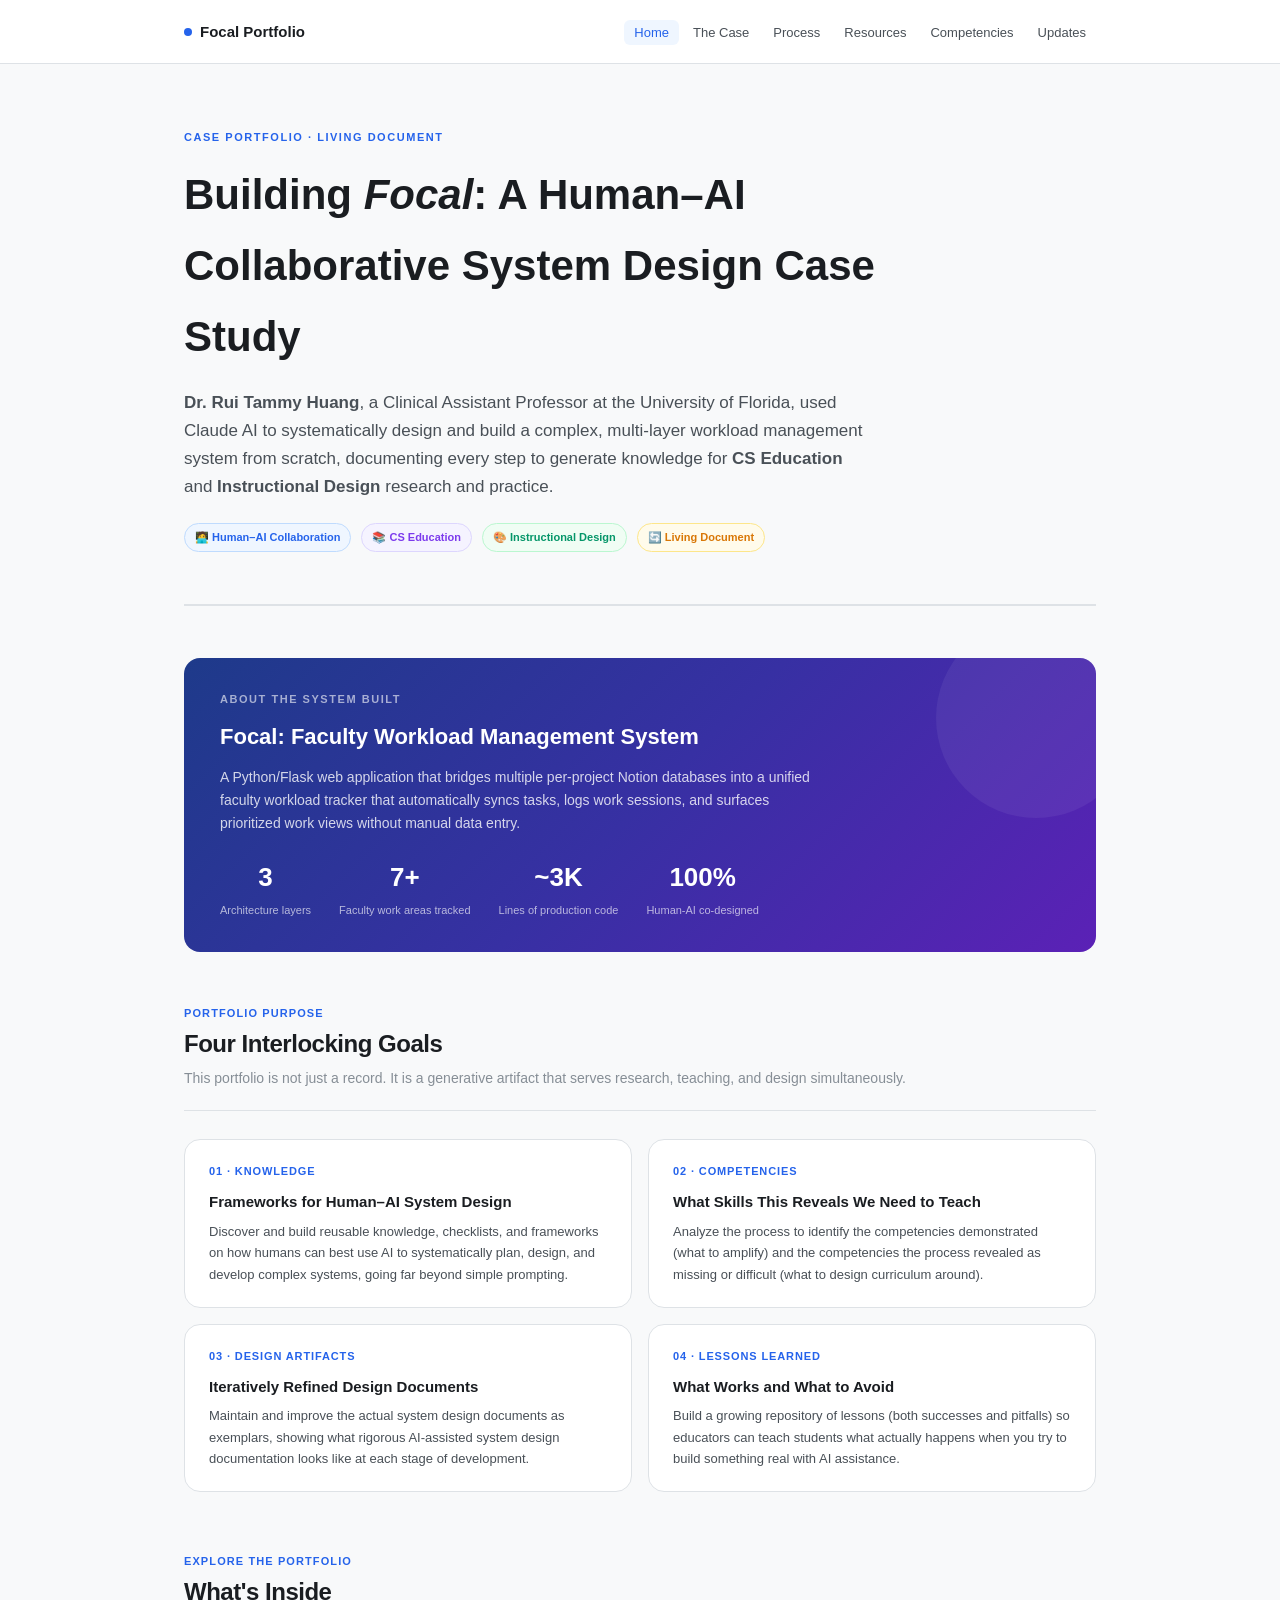
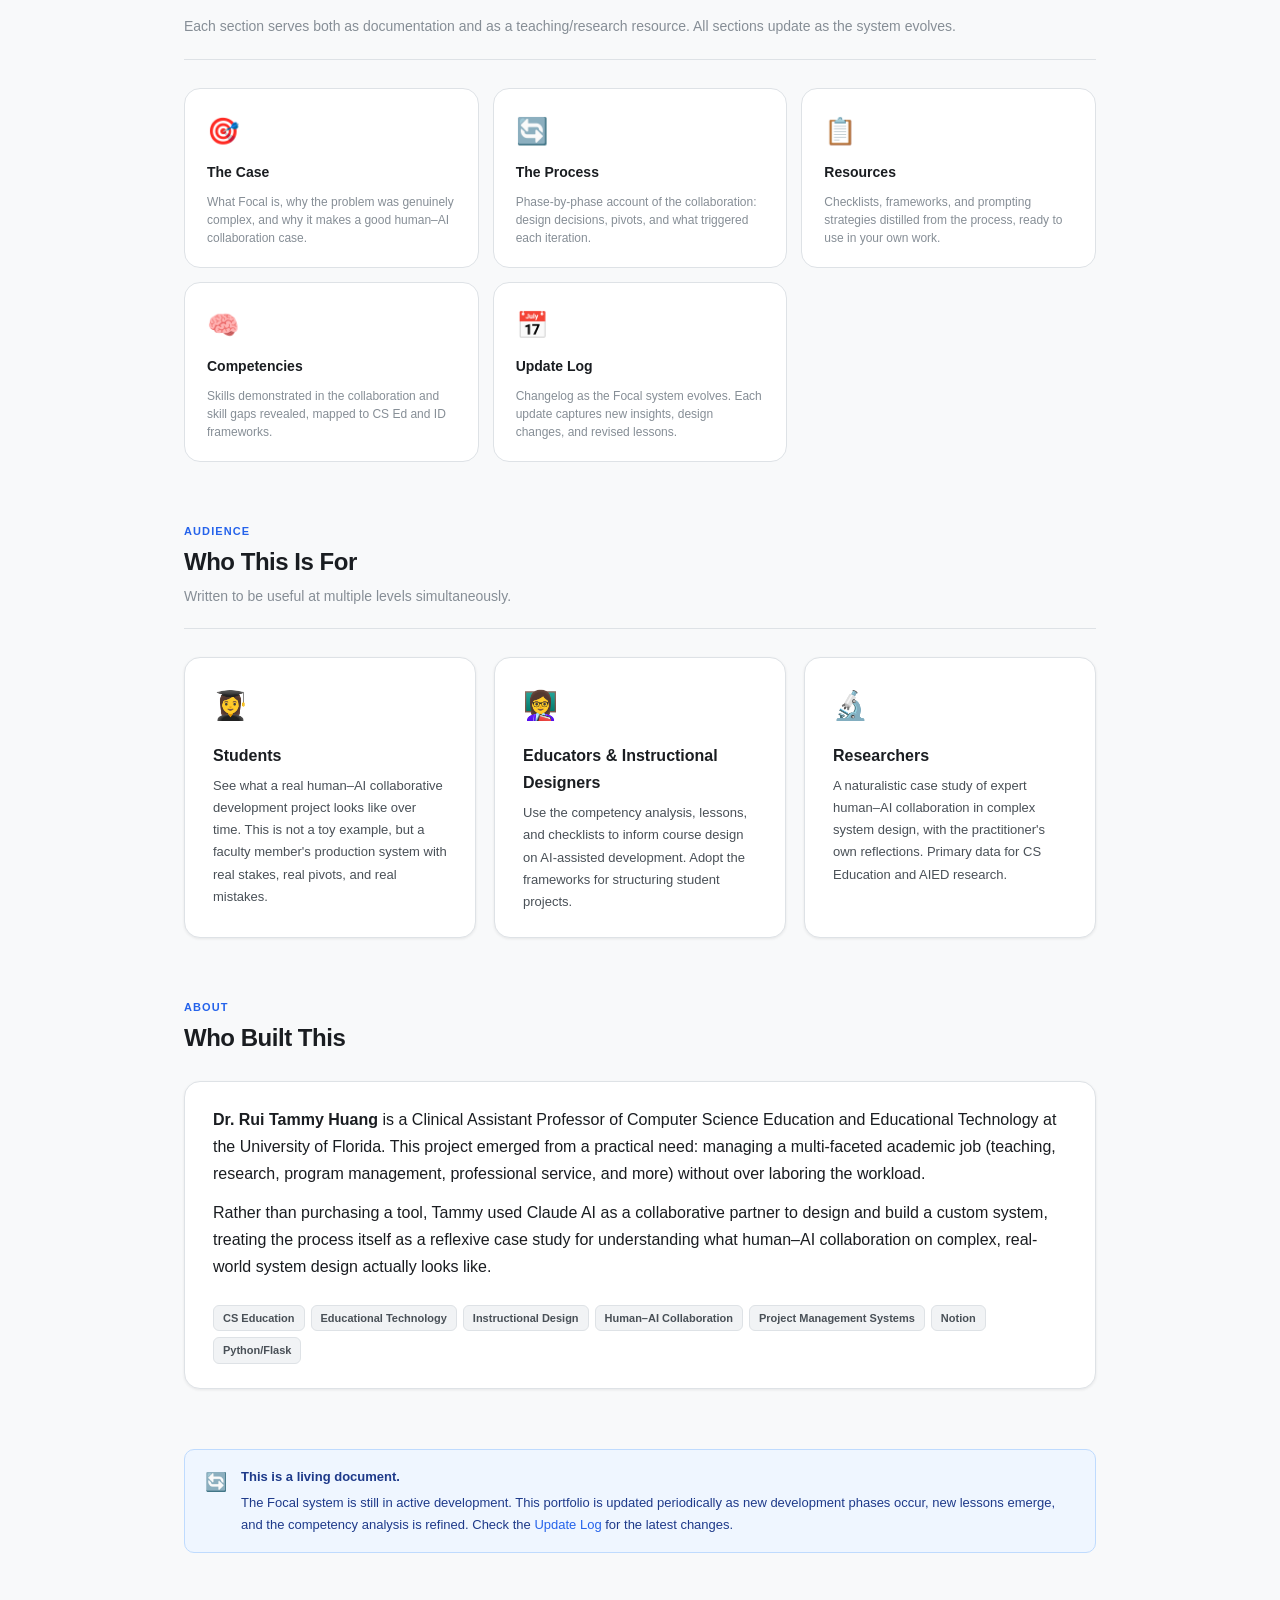
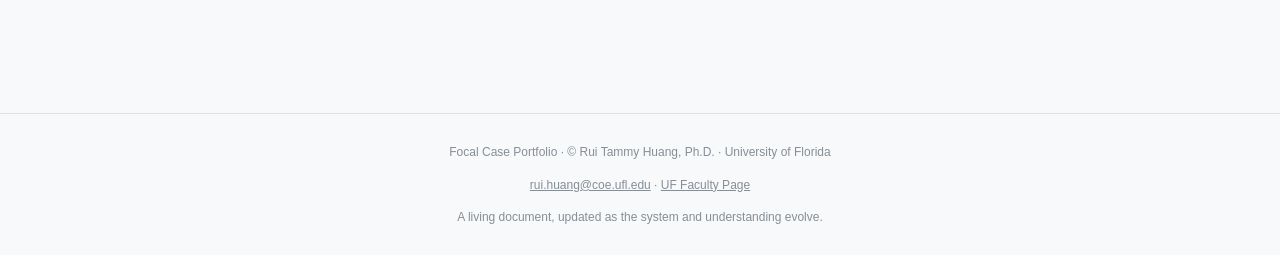
==== commit 806f4c27: "removed em dash" ====
--- a/index.html
+++ b/index.html
@@ -4,7 +4,7 @@
   <meta charset="UTF-8">
   <meta name="viewport" content="width=device-width, initial-scale=1.0">
   <title>Focal: A Human–AI Collaborative System Design Case</title>
-  <meta name="description" content="A faculty member's documented journey of designing and building a complex workload management system with Claude AI — generating insights for CS Education and Instructional Design.">
+  <meta name="description" content="A faculty member's documented journey of designing and building a complex workload management system with Claude AI, generating insights for CS Education and Instructional Design.">
 
   <!-- Open Graph (social sharing) -->
   <meta property="og:title" content="Focal: Human–AI Collaborative System Design">
@@ -66,6 +66,14 @@
       .purpose-grid { grid-template-columns: 1fr; }
     }
   </style>
+  <!-- Google tag (gtag.js) -->
+  <script async src="https://www.googletagmanager.com/gtag/js?id=G-WJS4ENZQKG"></script>
+  <script>
+    window.dataLayer = window.dataLayer || [];
+    function gtag(){dataLayer.push(arguments);}
+    gtag('js', new Date());
+    gtag('config', 'G-WJS4ENZQKG');
+  </script>
 </head>
 <body>
 
@@ -101,7 +109,7 @@
     <h1>Building <em>Focal</em>: A Human–AI Collaborative System Design Case Study</h1>
     <p class="hero-lead" style="margin-top:16px;">
       <strong>Dr. Rui Tammy Huang</strong>, a Clinical Assistant Professor at the University of Florida, used Claude AI to systematically design and build
-      a complex, multi-layer workload management system from scratch — documenting every step
+      a complex, multi-layer workload management system from scratch, documenting every step
       to generate knowledge for <strong>CS Education</strong> and <strong>Instructional Design</strong> research and practice.
     </p>
     <div class="hero-meta" style="margin-top:20px;">
@@ -115,10 +123,10 @@
   <!-- The system at-a-glance -->
   <div class="case-banner">
     <div class="case-banner-label">About the System Built</div>
-    <h2>Focal — Faculty Workload Management System</h2>
+    <h2>Focal: Faculty Workload Management System</h2>
     <p>
       A Python/Flask web application that bridges multiple per-project Notion databases into a unified
-      faculty workload tracker — automatically syncing tasks, logging work sessions, and surfacing
+      faculty workload tracker that automatically syncs tasks, logs work sessions, and surfaces
       prioritized work views without manual data entry.
     </p>
     <div class="case-banner-stats">
@@ -134,13 +142,13 @@
     <div class="section-header">
       <div class="section-label">Portfolio Purpose</div>
       <h2 class="section-title">Four Interlocking Goals</h2>
-      <p class="section-sub">This portfolio is not just a record — it's a generative artifact that serves research, teaching, and design simultaneously.</p>
+      <p class="section-sub">This portfolio is not just a record. It is a generative artifact that serves research, teaching, and design simultaneously.</p>
     </div>
     <div class="purpose-grid">
       <div class="purpose-card">
         <div class="purpose-num">01 · Knowledge</div>
         <div class="purpose-title">Frameworks for Human–AI System Design</div>
-        <div class="purpose-body">Discover and build reusable knowledge, checklists, and frameworks on how humans can best use AI to systematically plan, design, and develop complex systems — going far beyond simple prompting.</div>
+        <div class="purpose-body">Discover and build reusable knowledge, checklists, and frameworks on how humans can best use AI to systematically plan, design, and develop complex systems, going far beyond simple prompting.</div>
       </div>
       <div class="purpose-card">
         <div class="purpose-num">02 · Competencies</div>
@@ -150,12 +158,12 @@
       <div class="purpose-card">
         <div class="purpose-num">03 · Design Artifacts</div>
         <div class="purpose-title">Iteratively Refined Design Documents</div>
-        <div class="purpose-body">Maintain and improve the actual system design documents as exemplars — showing what rigorous AI-assisted system design documentation looks like at each stage of development.</div>
+        <div class="purpose-body">Maintain and improve the actual system design documents as exemplars, showing what rigorous AI-assisted system design documentation looks like at each stage of development.</div>
       </div>
       <div class="purpose-card">
         <div class="purpose-num">04 · Lessons Learned</div>
         <div class="purpose-title">What Works and What to Avoid</div>
-        <div class="purpose-body">Build a growing repository of lessons — both successes and pitfalls — so educators can teach students what actually happens when you try to build something real with AI assistance.</div>
+        <div class="purpose-body">Build a growing repository of lessons (both successes and pitfalls) so educators can teach students what actually happens when you try to build something real with AI assistance.</div>
       </div>
     </div>
   </div>
@@ -176,34 +184,34 @@
       <a href="process.html" class="nav-card">
         <div class="nav-card-icon">🔄</div>
         <div class="nav-card-title">The Process</div>
-        <div class="nav-card-sub">Phase-by-phase account of the collaboration — design decisions, pivots, and what triggered each iteration.</div>
+        <div class="nav-card-sub">Phase-by-phase account of the collaboration: design decisions, pivots, and what triggered each iteration.</div>
       </a>
       <a href="resources.html" class="nav-card">
         <div class="nav-card-icon">📋</div>
         <div class="nav-card-title">Resources</div>
-        <div class="nav-card-sub">Checklists, frameworks, and prompting strategies distilled from the process — ready to use in your own work.</div>
+        <div class="nav-card-sub">Checklists, frameworks, and prompting strategies distilled from the process, ready to use in your own work.</div>
       </a>
       <a href="competencies.html" class="nav-card">
         <div class="nav-card-icon">🧠</div>
         <div class="nav-card-title">Competencies</div>
-        <div class="nav-card-sub">Skills demonstrated in the collaboration and skill gaps revealed — mapped to CS Ed and ID frameworks.</div>
+        <div class="nav-card-sub">Skills demonstrated in the collaboration and skill gaps revealed, mapped to CS Ed and ID frameworks.</div>
       </a>
       <!--
       <a href="lessons.html" class="nav-card">
         <div class="nav-card-icon">💡</div>
         <div class="nav-card-title">Lessons Learned</div>
-        <div class="nav-card-sub">Candid account of what worked, what failed, and the surprises — organized for teaching and reuse.</div>
+        <div class="nav-card-sub">Candid account of what worked, what failed, and the surprises, organized for teaching and reuse.</div>
       </a>
       <a href="implications.html" class="nav-card">
         <div class="nav-card-icon">🎓</div>
         <div class="nav-card-title">Implications</div>
-        <div class="nav-card-sub">What this case means for CS Education and Instructional Design — research directions, curriculum ideas, design principles.</div>
+        <div class="nav-card-sub">What this case means for CS Education and Instructional Design: research directions, curriculum ideas, design principles.</div>
       </a>
       -->
       <a href="updates.html" class="nav-card">
         <div class="nav-card-icon">📅</div>
         <div class="nav-card-title">Update Log</div>
-        <div class="nav-card-sub">Changelog as the Focal system evolves — each update captures new insights, design changes, and revised lessons.</div>
+        <div class="nav-card-sub">Changelog as the Focal system evolves. Each update captures new insights, design changes, and revised lessons.</div>
       </a>
     </div>
   </div>
@@ -219,7 +227,7 @@
       <div class="card">
         <div class="card-icon">👩‍🎓</div>
         <div class="card-title">Students</div>
-        <div class="card-body">See what a real human–AI collaborative development project looks like over time — not a toy example, but a faculty member's production system with real stakes, real pivots, and real mistakes.</div>
+        <div class="card-body">See what a real human–AI collaborative development project looks like over time. This is not a toy example, but a faculty member's production system with real stakes, real pivots, and real mistakes.</div>
       </div>
       <div class="card">
         <div class="card-icon">👩‍🏫</div>
@@ -229,7 +237,7 @@
       <div class="card">
         <div class="card-icon">🔬</div>
         <div class="card-title">Researchers</div>
-        <div class="card-body">A naturalistic case study of expert human–AI collaboration in complex system design, with the practitioner's own reflections — primary data for CS Education and AIED research.</div>
+        <div class="card-body">A naturalistic case study of expert human–AI collaboration in complex system design, with the practitioner's own reflections. Primary data for CS Education and AIED research.</div>
       </div>
     </div>
   </div>
@@ -248,7 +256,7 @@
       </p>
       <p style="margin-top:12px;">
         Rather than purchasing a tool, Tammy used Claude AI as a collaborative partner to design
-        and build a custom system — treating the process itself as a reflexive case study for understanding
+        and build a custom system, treating the process itself as a reflexive case study for understanding
         what human–AI collaboration on complex, real-world system design actually looks like.
       </p>
       <div class="tags mt-6">
@@ -276,7 +284,7 @@
 <footer class="footer">
   <p>Focal Case Portfolio · &copy; Rui Tammy Huang, Ph.D. · University of Florida</p>
   <p style="margin-top:6px;"><a href="mailto:rui.huang@coe.ufl.edu">rui.huang@coe.ufl.edu</a> · <a href="https://education.ufl.edu/faculty/rui-tammy-huang/" target="_blank">UF Faculty Page</a></p>
-  <p style="margin-top:6px;">A living document — updated as the system and understanding evolve.</p>
+  <p style="margin-top:6px;">A living document, updated as the system and understanding evolve.</p>
 </footer>
 
 <script src="js/main.js"></script>
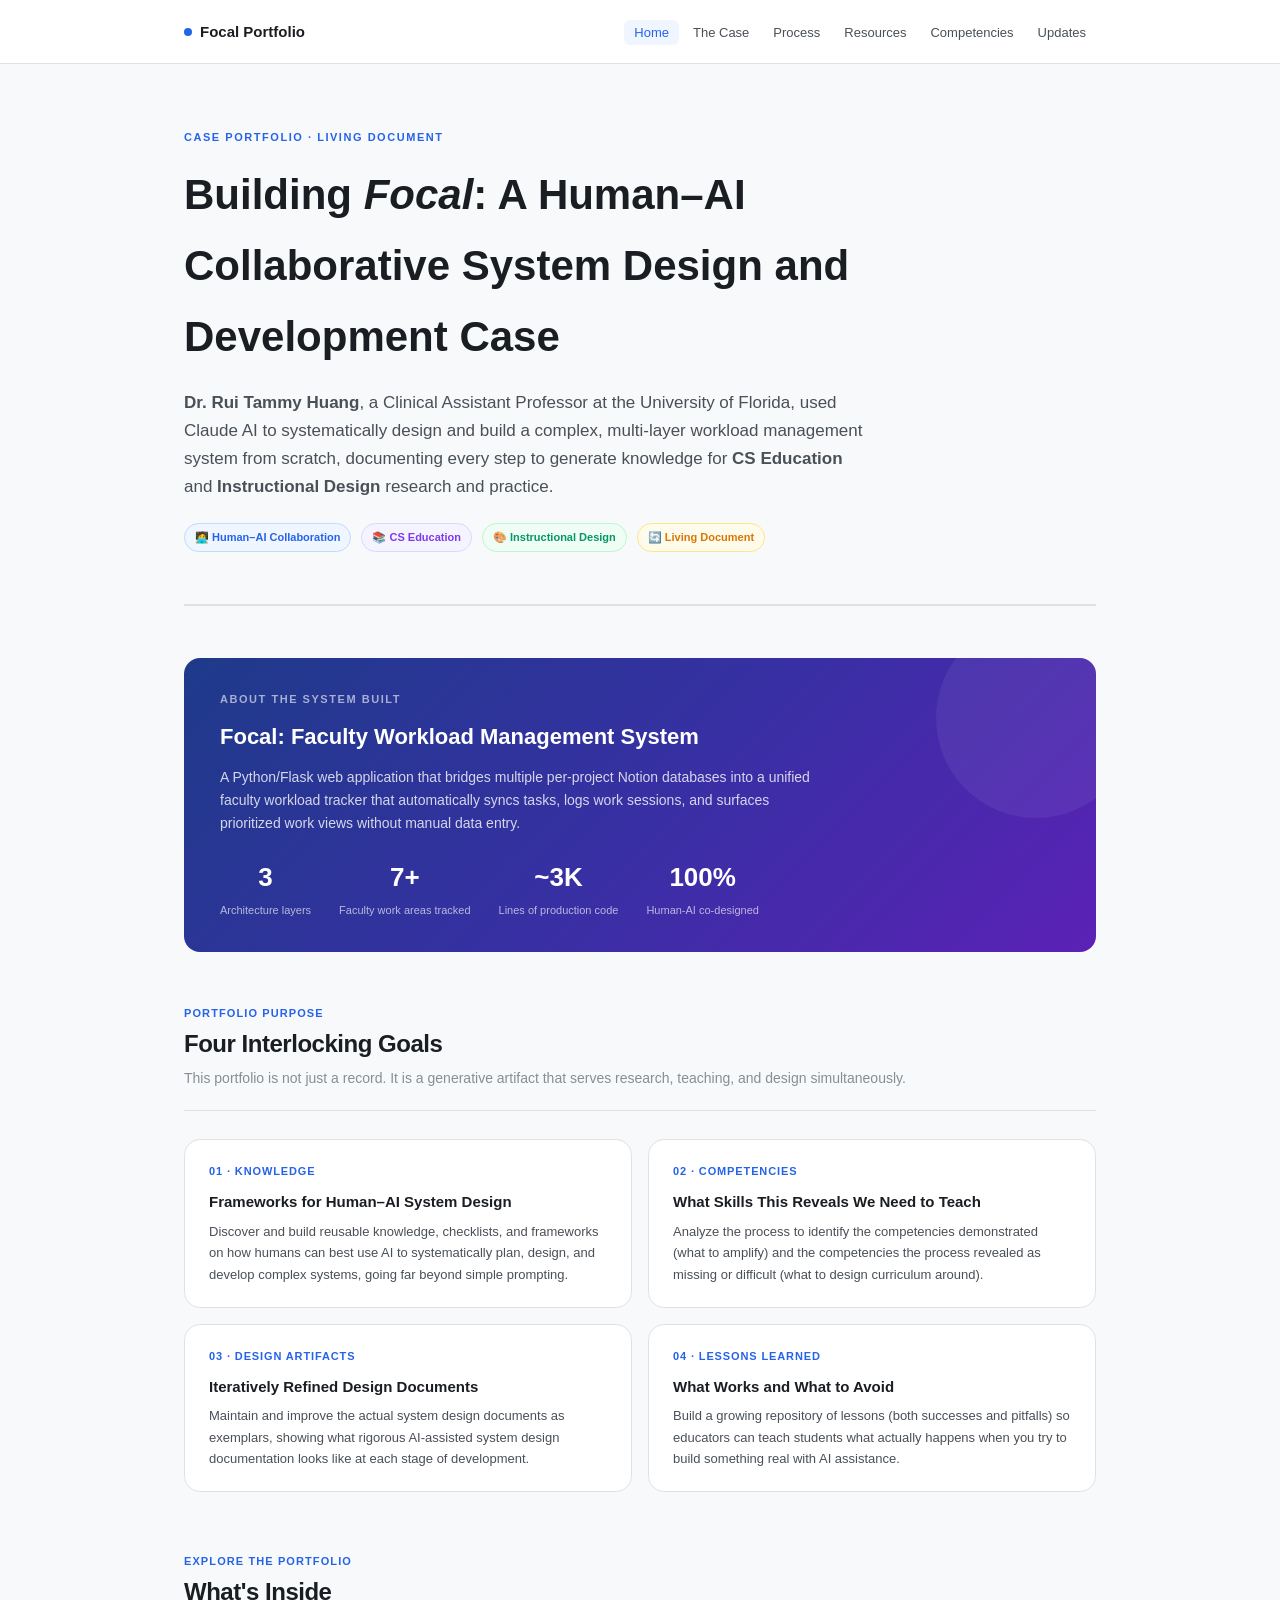
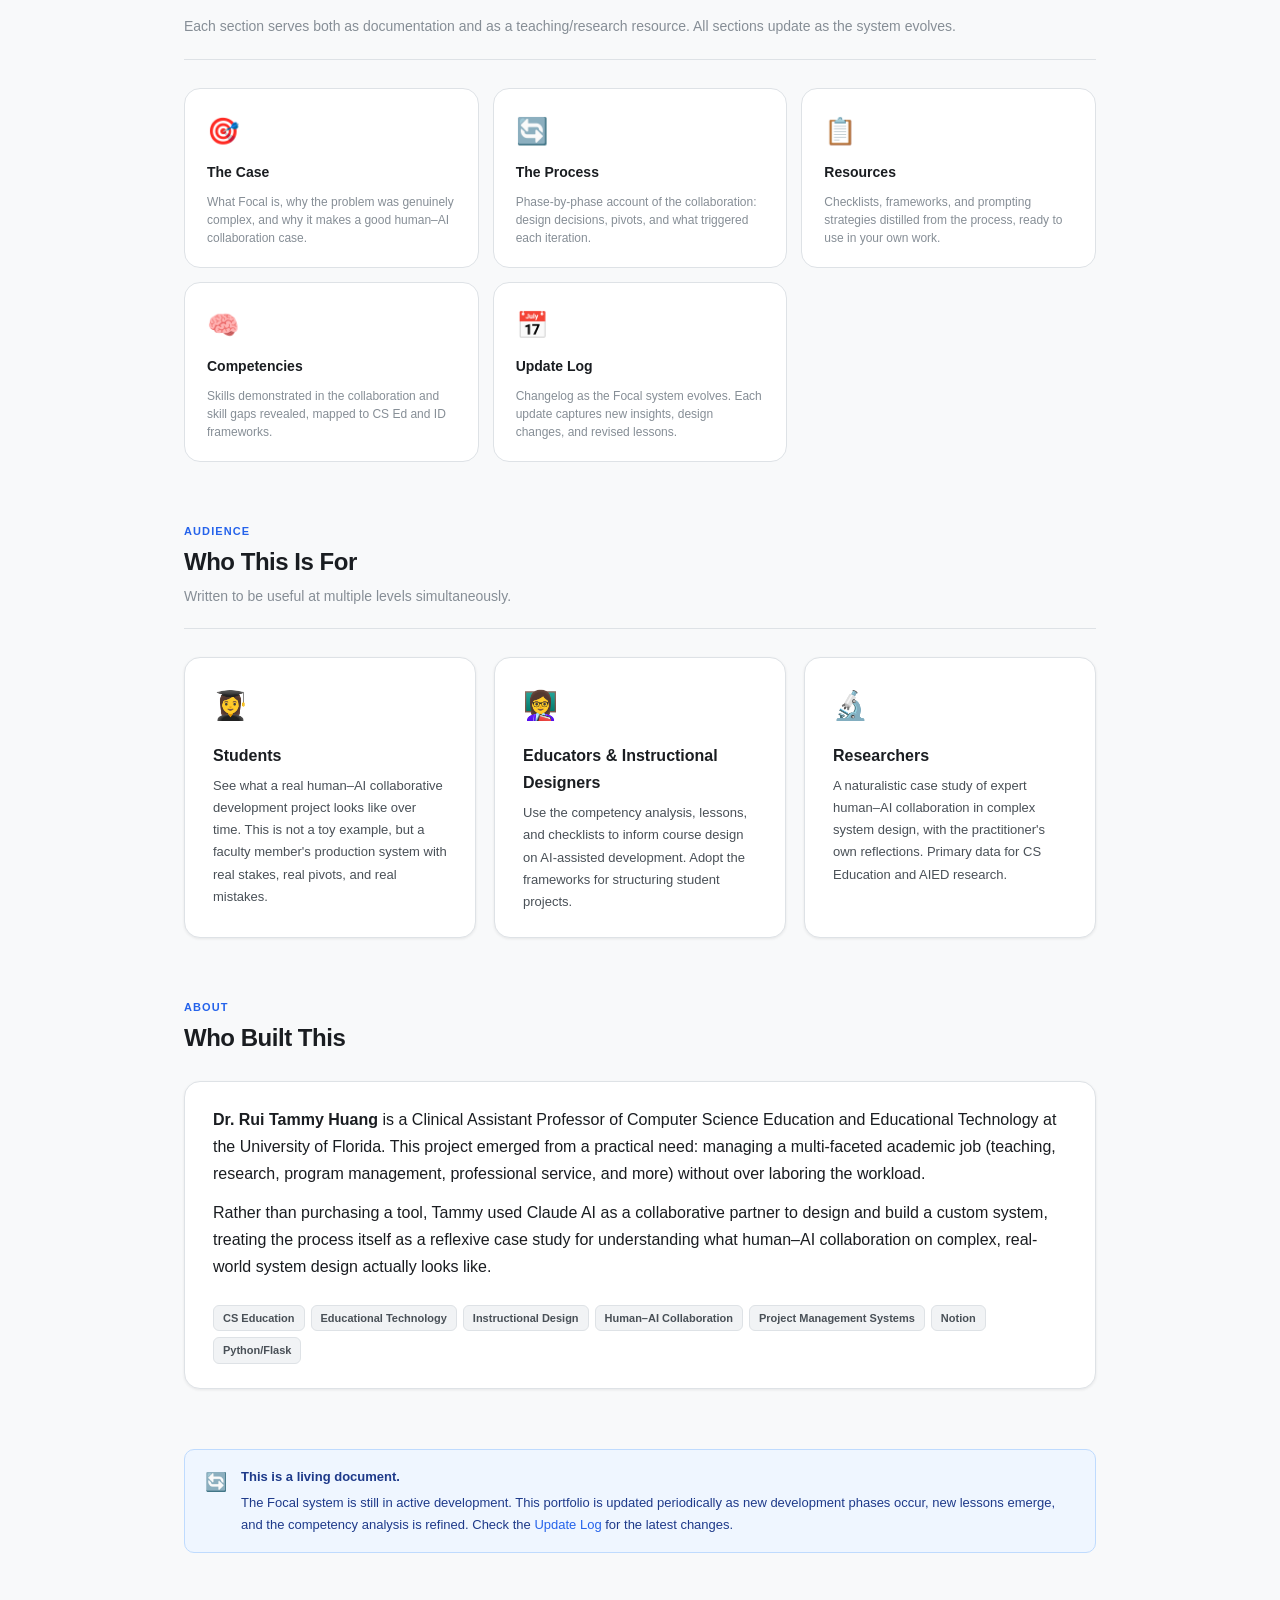
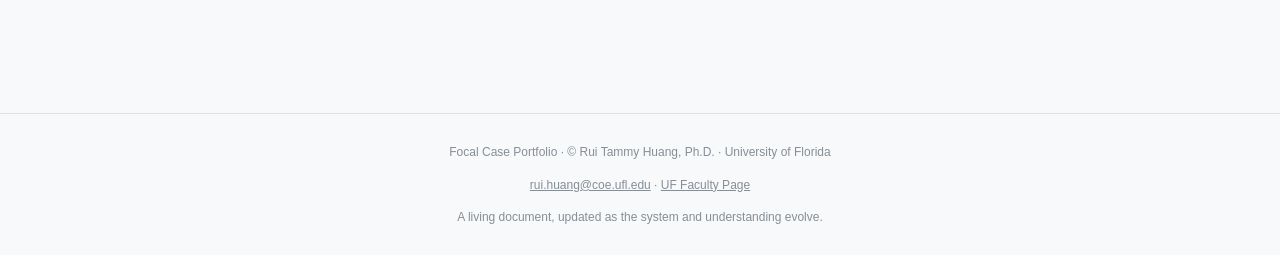
==== commit 3dcc96b4: "changed h1 title" ====
--- a/index.html
+++ b/index.html
@@ -3,17 +3,17 @@
 <head>
   <meta charset="UTF-8">
   <meta name="viewport" content="width=device-width, initial-scale=1.0">
-  <title>Focal: A Human–AI Collaborative System Design Case</title>
-  <meta name="description" content="A faculty member's documented journey of designing and building a complex workload management system with Claude AI, generating insights for CS Education and Instructional Design.">
+  <title>Focal: A Human–AI Collaborative System Design and Development Case</title>
+  <meta name="description" content="A higher educationfaculty member's documented journey of designing and building a complex workload management system with Claude AI, generating insights for CS Education and Instructional Design.">
 
   <!-- Open Graph (social sharing) -->
   <meta property="og:title" content="Focal: Human–AI Collaborative System Design">
-  <meta property="og:description" content="A faculty member built a real-world PM system with Claude AI. This portfolio documents the process, competencies, lessons learned, and implications for CS Ed and Instructional Design.">
+  <meta property="og:description" content="A CS Education faculty member built a real-world PM system with Claude AI. This portfolio documents the process, and competencies for CS Ed and Instructional Design.">
   <meta property="og:type" content="website">
   <meta property="og:url" content="https://ruitammyhuang.github.io/focal-portfolio/">
   <meta name="twitter:card" content="summary_large_image">
   <meta name="twitter:title" content="Focal: Human–AI Collaborative System Design">
-  <meta name="twitter:description" content="A faculty member built a real-world PM system with Claude AI. A case portfolio for CS Education and Instructional Design.">
+  <meta name="twitter:description" content="A CS Education faculty member built a real-world PM system with Claude AI. A case portfolio for CS Education and Instructional Design.">
 
   <link rel="stylesheet" href="css/style.css">
   <style>
@@ -106,7 +106,7 @@
   <!-- Hero -->
   <header class="home-hero">
     <div class="hero-eyebrow">Case Portfolio · Living Document</div>
-    <h1>Building <em>Focal</em>: A Human–AI Collaborative System Design Case Study</h1>
+    <h1>Building <em>Focal</em>: A Human–AI Collaborative System Design and Development Case</h1>
     <p class="hero-lead" style="margin-top:16px;">
       <strong>Dr. Rui Tammy Huang</strong>, a Clinical Assistant Professor at the University of Florida, used Claude AI to systematically design and build
       a complex, multi-layer workload management system from scratch, documenting every step
